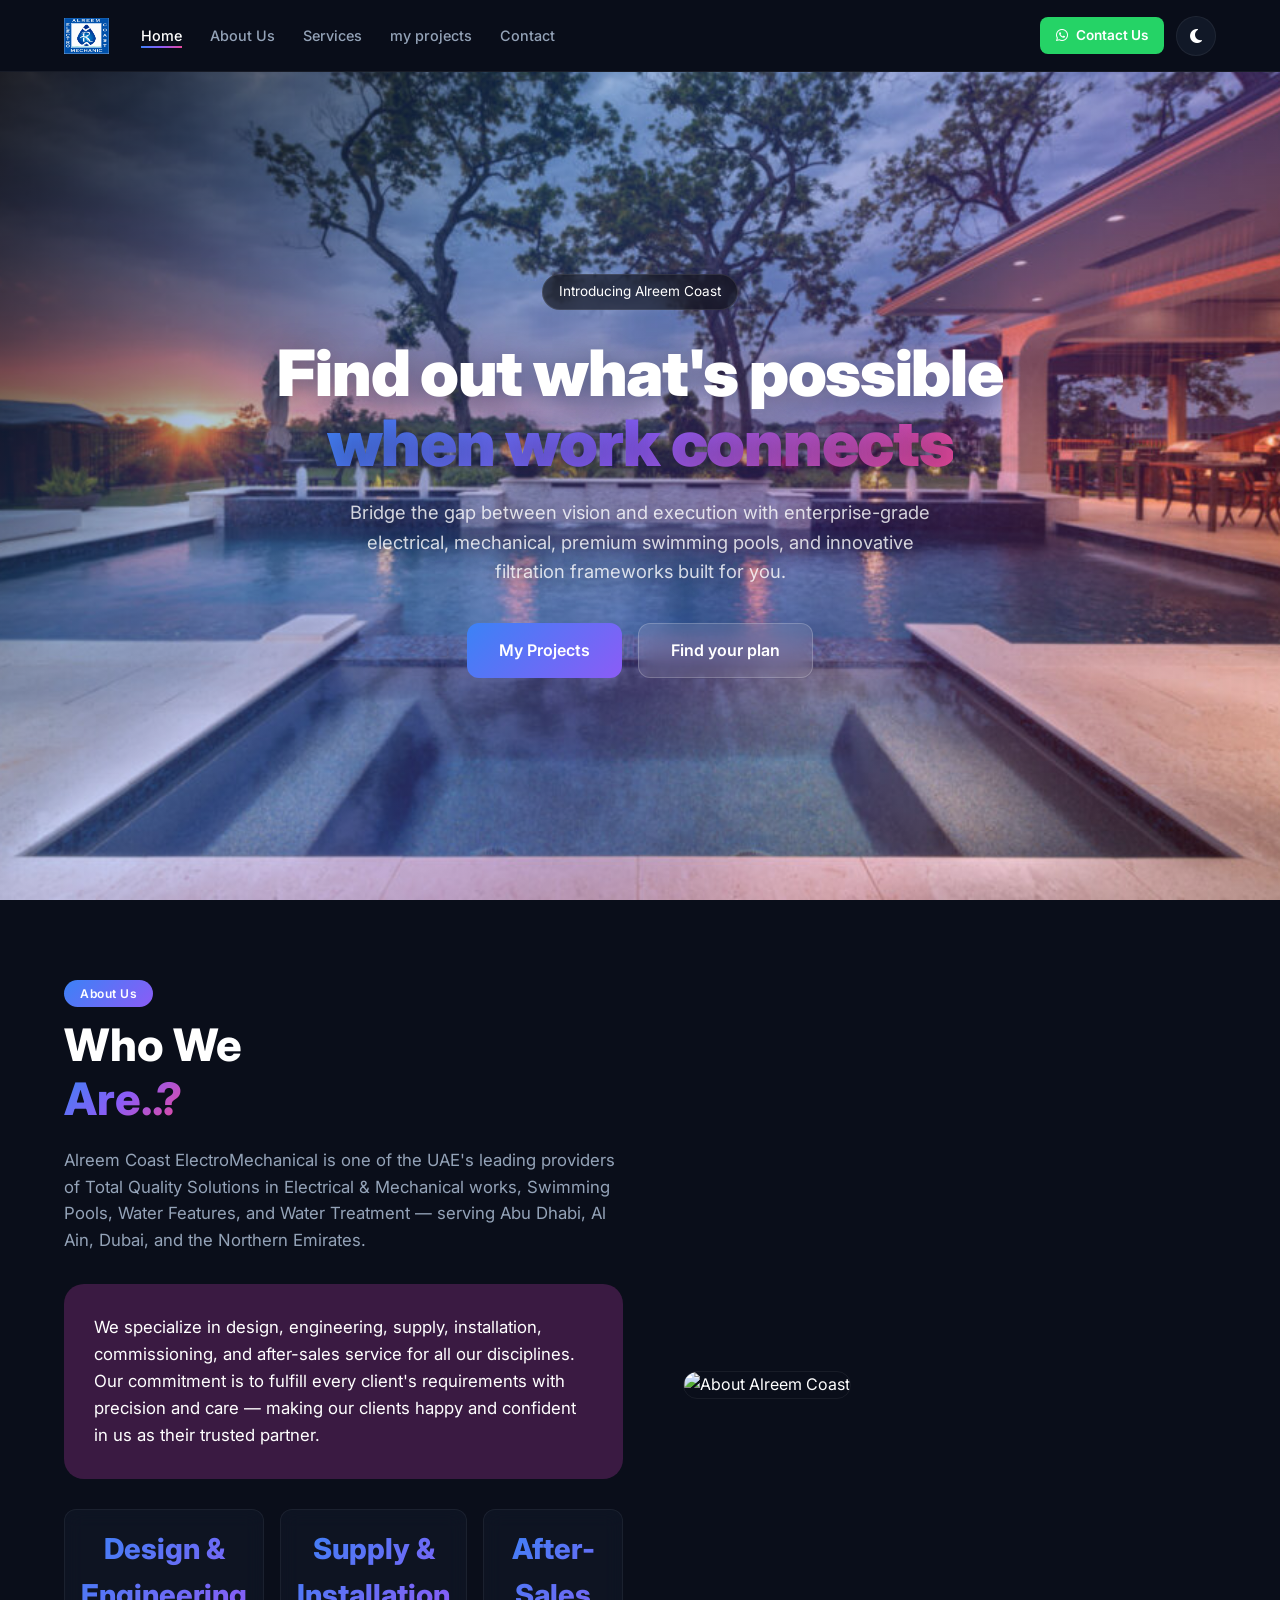
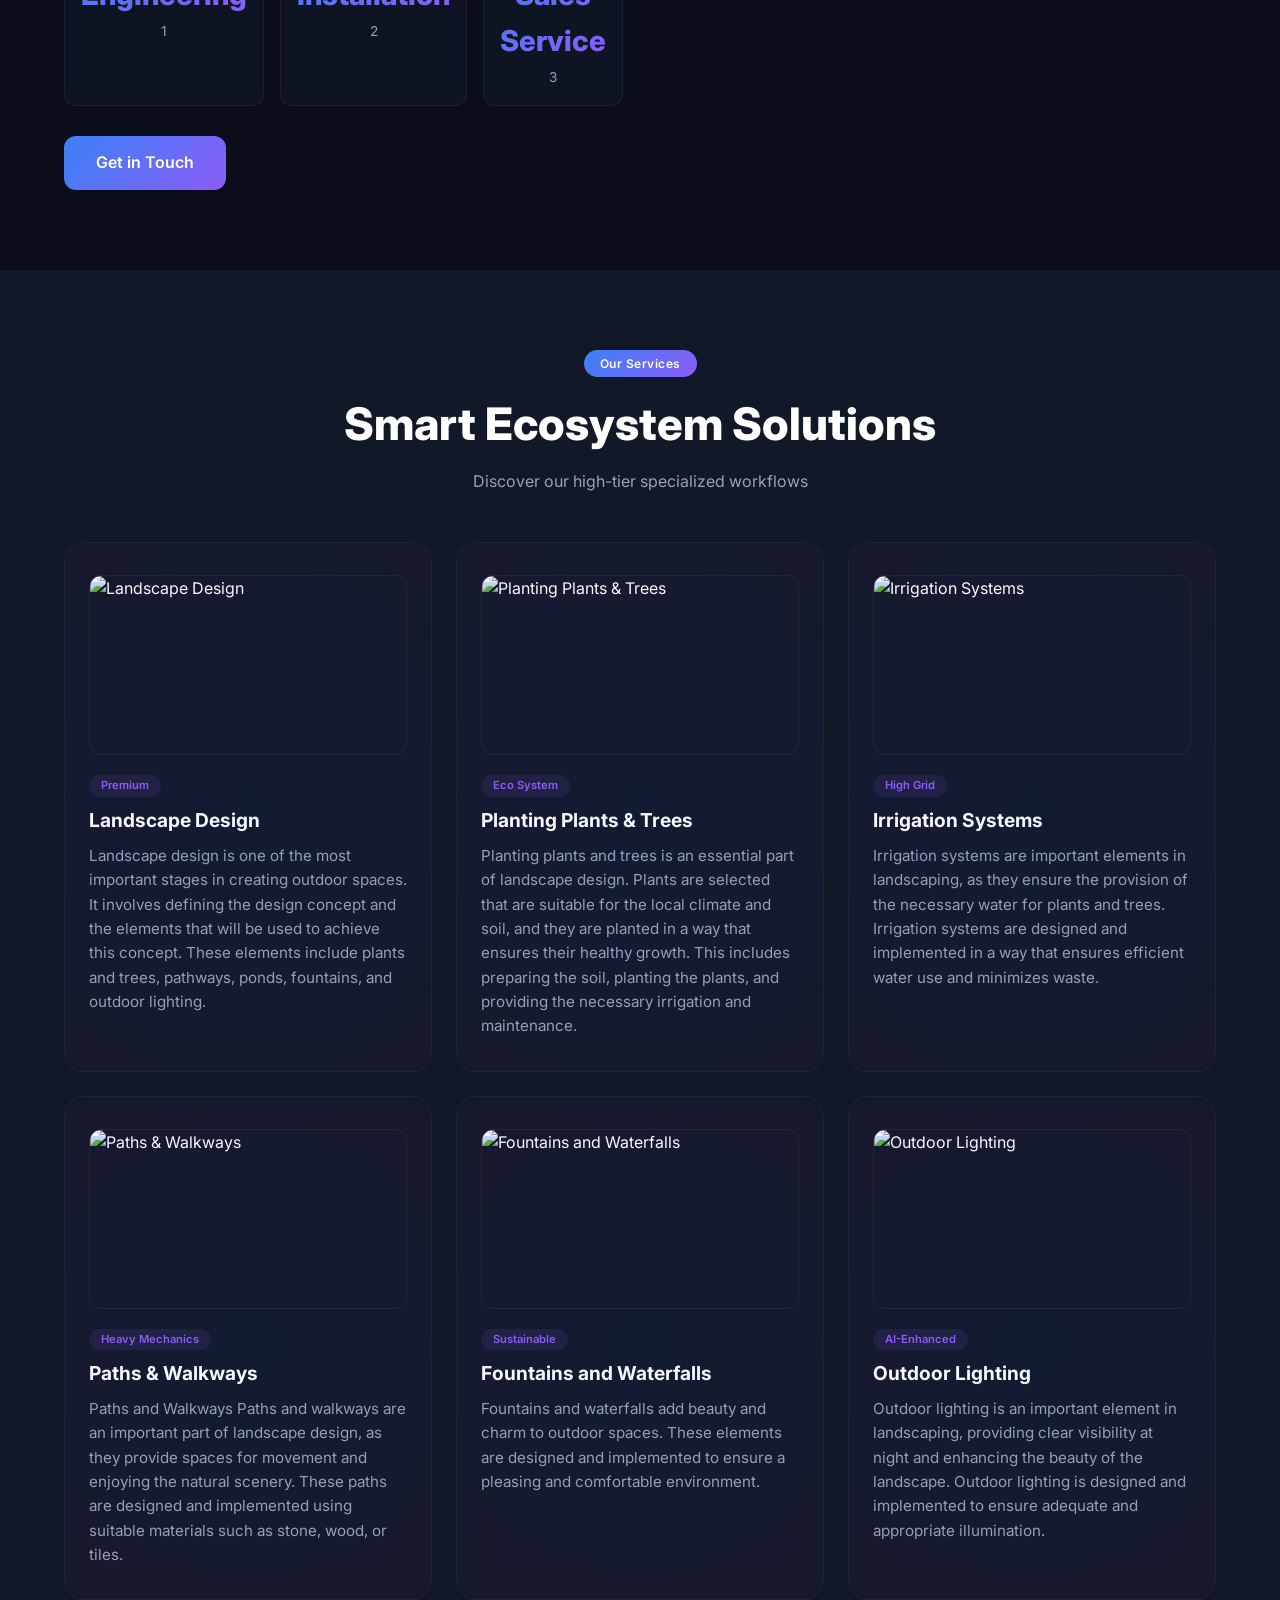
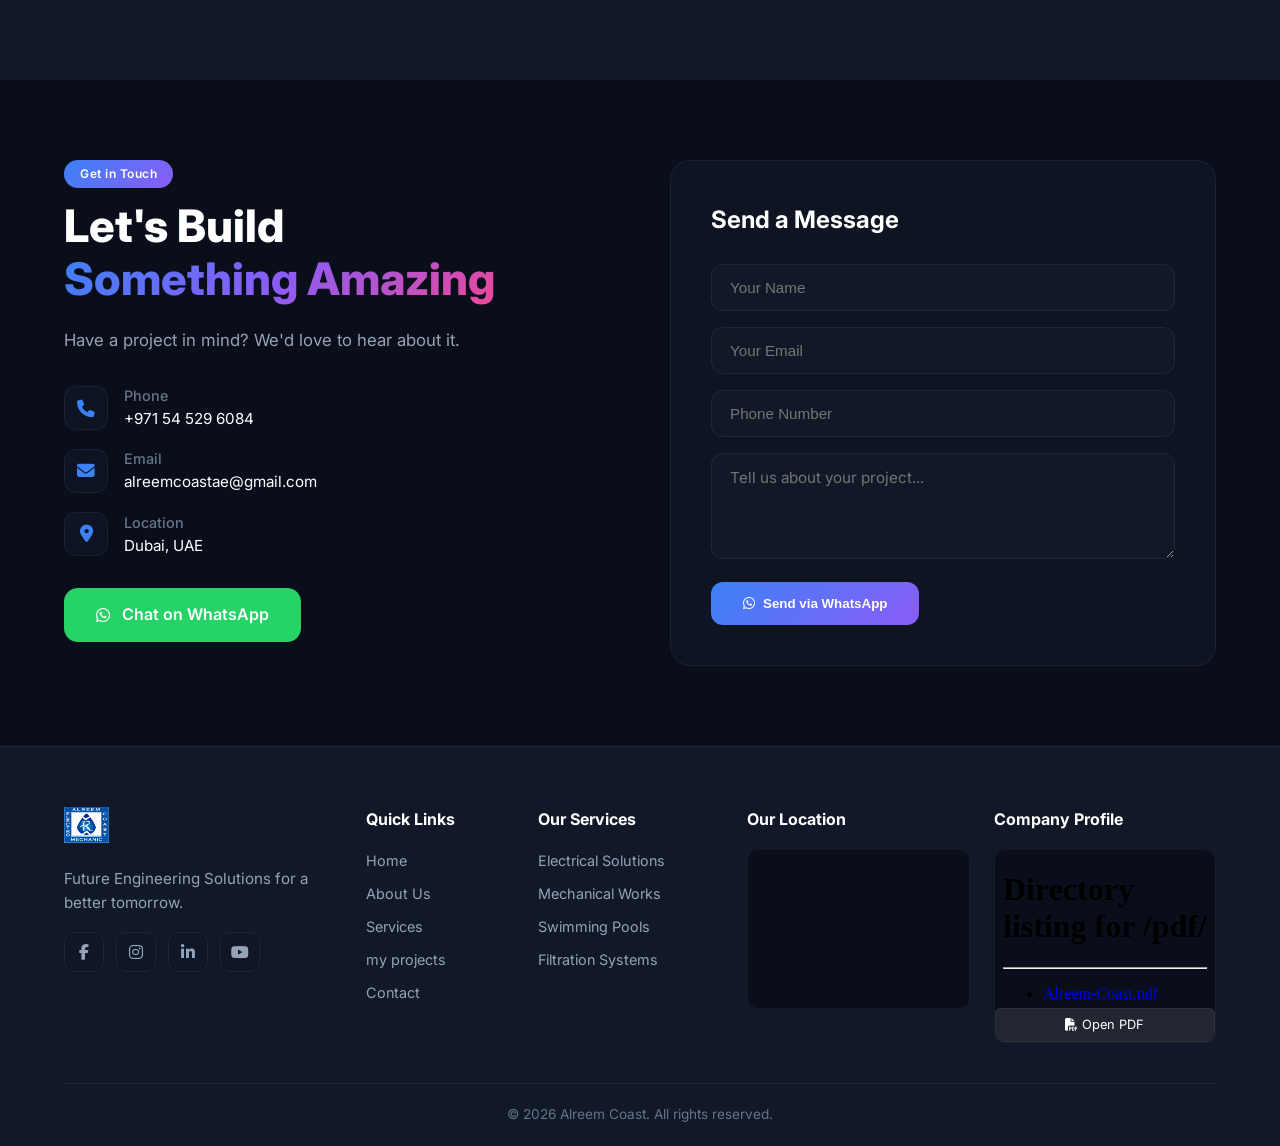
==== index.html @ 0e49df97 "Update index.html" ====
<!DOCTYPE html>
<html lang="en" dir="ltr" data-theme="dark">
<head>
    <meta charset="UTF-8">
    <meta name="viewport" content="width=device-width, initial-scale=1.0, maximum-scale=1.0, user-scalable=no">
    
    <!-- Unified SEO Tags -->
    <title>Alreem Coast | Swimming Pool Maintenance, Cleaning, MEP Works & Landscape Design UAE</title>
    <meta name="description" content="Alreem Coast is the UAE's premier specialist for premium swimming pool maintenance, professional pool cleaning, advanced water filtration frameworks, expert electromechanical (MEP) solutions, and luxury landscape design across Dubai, Abu Dhabi, and Al Ain.">
    <meta name="keywords" content="Alreem Coast, MEP contractor Abu Dhabi, Swimming Pool Design UAE, Water Treatment Dubai, Landscape Design UAE, swimming pool maintenance Dubai, swimming pool cleaning UAE, pool maintenance Abu Dhabi, swimming pool construction Dubai, pool chemical treatment, water features repair, pool filtration systems, electromechanical services UAE, swimming pool cleaning services">
    
    <!-- Canonical Link -->
    <link rel="canonical" href="https://alreemcoast628-dev.github.io/reem/" />

    <!-- Open Graph / Facebook / LinkedIn -->
    <meta property="og:type" content="website">
    <meta property="og:url" content="https://alreemcoast628-dev.github.io/reem/">
    <meta property="og:title" content="Alreem Coast | MEP, Swimming Pools & Landscaping Works UAE">
    <meta property="og:description" content="Alreem Coast is a leading provider of electromechanical (MEP) works, swimming pools, water treatment, and landscape design across Abu Dhabi, Dubai, and the UAE.">
    <meta property="og:image" content="images/logo.png">

    <!-- Twitter Card Tags -->
    <meta name="twitter:card" content="summary_large_image">
    <meta name="twitter:url" content="https://alreemcoast628-dev.github.io/reem/">
    <meta name="twitter:title" content="Alreem Coast | Swimming Pool Maintenance & MEP Engineering UAE">
    <meta name="twitter:description" content="Expert swimming pool maintenance, luxury pool design, advanced filtration frameworks, and integrated MEP engineering solutions across the UAE.">
    <meta name="twitter:image" content="images/logo.png">

    <!-- Google Search Console Verification -->
    <meta name="google-site-verification" content="pdRIyFYsQW30jQapxN6arZ9BQj7K1A46CZRBmLLCKhY" />

    <!-- XML Sitemap Link -->
    <link rel="sitemap" type="application/xml" title="Sitemap" href="sitemap.xml" />

    <!-- Fonts & Icons Library -->
    <link rel="preconnect" href="https://fonts.googleapis.com">
    <link rel="preconnect" href="https://fonts.gstatic.com" crossorigin>
    <link href="https://fonts.googleapis.com/css2?family=Inter:wght@300;400;500;600;700;800;900&display=swap" rel="stylesheet">
    <link rel="stylesheet" href="https://cdnjs.cloudflare.com/ajax/libs/font-awesome/6.5.1/css/all.min.css">
    <link rel="stylesheet" href="css/style.css">
    
    <!-- Favicon Links -->  
    <link rel="icon" type="image/png" href="icon/favicon-96x96.png" sizes="96x96" />
    <link rel="icon" type="image/svg+xml" href="icon/favicon.svg" />
    <link rel="shortcut icon" href="/icon/favicon.ico" />
    <link rel="apple-touch-icon" sizes="180x180" href="/icon/apple-touch-icon.png" />
    <meta name="apple-mobile-web-app-title" content="Alreem Coast" />
    <link rel="manifest" href="/icon/site.webmanifest" />

    <!-- Unified Schema Markup / Local Business -->
    <script type="application/ld+json">
    {
      "@context": "https://schema.org",
      "@type": "LocalBusiness",
      "name": "Alreem Coast ElectroMechanical & Swimming Pools",
      "image": "https://alreemcoast628-dev.github.io/reem/images/logo.png",
      "url": "https://alreemcoast628-dev.github.io/reem/",
      "telephone": "+971545296084",
      "email": "alreemcoastae@gmail.com",
      "priceRange": "$$",
      "address": {
        "@type": "PostalAddress",
        "addressLocality": "Dubai",
        "addressRegion": "Dubai",
        "addressCountry": "AE"
      },
      "geo": {
        "@type": "GeoCoordinates",
        "latitude": "25.2048",
        "longitude": "55.2708"
      },
      "openingHoursSpecification": {
        "@type": "OpeningHoursSpecification",
        "dayOfWeek": [
          "Monday",
          "Tuesday",
          "Wednesday",
          "Thursday",
          "Friday",
          "Saturday"
        ],
        "opens": "08:00",
        "closes": "18:00"
      },
      "areaServed": ["Abu Dhabi", "Dubai", "Al Ain", "Northern Emirates"],
      "hasOfferCatalog": {
        "@type": "OfferCatalog",
        "name": "Swimming Pool, Landscape & ElectroMechanical Services",
        "itemListElement": [
          {
            "@type": "Offer",
            "itemOffered": {
              "@type": "Service",
              "name": "Swimming Pool Maintenance, Cleaning & Water Chemical Balancing"
            }
          },
          {
            "@type": "Offer",
            "itemOffered": {
              "@type": "Service",
              "name": "Luxury Swimming Pool Design, Construction & Installation"
            }
          },
          {
            "@type": "Offer",
            "itemOffered": {
              "@type": "Service",
              "name": "Advanced Pool Water Treatment & Innovative Filtration Frameworks"
            }
          },
          {
            "@type": "Offer",
            "itemOffered": {
              "@type": "Service",
              "name": "ElectroMechanical (MEP) Contracting, Design & Engineering"
            }
          },
          {
            "@type": "Offer",
            "itemOffered": {
              "@type": "Service",
              "name": "Premium Landscape Design, Irrigation Systems, Paths & Outdoor Lighting"
            }
          }
        ]
      }
    }
    </script>
</head>
<body>

    <!-- ===== هيدر اسود ثابت ===== -->
    <header class="main-header">
        <div class="header-container">
            <div class="header-left">
                <a href="index.html" class="logo-link">
                    <img src="images/logo.png" alt="Alreem Coast">
                </a>
                <nav class="main-nav">
                    <ul class="nav-list">
                        <li><a href="#hero" class="active">Home</a></li>
                        <li><a href="#about">About Us</a></li>
                        <li><a href="#services">Services</a></li>
                        <li><a href="projects.html">my projects</a></li>
                        <li><a href="#contact">Contact</a></li>
                    </ul>
                </nav>
            </div>
            <div class="header-right">
                <a href="https://api.whatsapp.com/send?phone=971545296084" class="whatsapp-btn-header" id="#">
                    <i class="fab fa-whatsapp"></i> <span>Contact Us</span>
                </a>
                <button class="theme-toggle-btn" id="themeToggle">
                    <i class="fas fa-moon"></i>
                </button>
                <button class="mobile-menu-btn" id="mobileMenuBtn">
                    <i class="fas fa-bars"></i>
                </button>
            </div>
        </div>
    </header>

    <!-- ===== Mobile Menu ===== -->
    <div class="mobile-menu-overlay" id="mobileMenuOverlay">
        <div class="mobile-menu-content">
            <button class="close-menu-btn" id="closeMenuBtn">
                <i class="fas fa-times"></i>
            </button>
            <a href="index.html" class="mobile-logo">
                <img src="images/logo.png" alt="Alreem Coast">
            </a>
            <ul class="mobile-nav-list">
                <li><a href="#hero" class="active">Home</a></li>
                <li><a href="#about">About Us</a></li>
                <li><a href="#services">Services</a></li>
                <li><a href="projects.html">my projects</a></li>
                <li><a href="#contact">Contact</a></li>
            </ul>
            <a href="https://api.whatsapp.com/send?phone=971545296084" class="mobile-whatsapp-btn" id="#">
                <i class="fab fa-whatsapp"></i> Contact Us on WhatsApp
            </a>
            <button class="mobile-theme-btn" id="mobileThemeToggle">
                <i class="fas fa-moon"></i> Switch Theme
            </button>
        </div>
    </div>

    <!-- ===== WhatsApp Modal ===== -->
    <div class="whatsapp-modal" id="whatsappModal">
        <div class="whatsapp-modal-content">
            <button class="whatsapp-modal-close" id="whatsappModalClose">
                <i class="fas fa-times"></i>
            </button>
            <div class="whatsapp-modal-header">
                <i class="fab fa-whatsapp"></i>
                <h3>Chat with Us</h3>
            </div>
            <form id="whatsappForm">
                <div class="form-group">
                    <input type="text" id="whatsappName" placeholder="Your Name" required>
                </div>
                <div class="form-group">
                    <input type="email" id="whatsappEmail" placeholder="Your Email">
                </div>
                <div class="form-group">
                    <textarea id="whatsappMessage" rows="4" placeholder="Write your message here..." required></textarea>
                </div>
                <button type="submit" class="btn-whatsapp-send">
                    <i class="fab fa-whatsapp"></i> Send Message
                </button>
            </form>
        </div>
    </div>

    <!-- ===== Hero Section مع خلفية ===== -->
    <section id="hero" class="hero-section">
        <div class="hero-overlay"></div>
        <div class="hero-container">
            <div class="hero-badge">
                <span class="badge-icon"></span>
                Introducing Alreem Coast 
            </div>
            <h1 class="hero-title">
                Find out what's possible<br>
                <span>when work connects</span>
            </h1>
            <p class="hero-description">
                Bridge the gap between vision and execution with enterprise-grade electrical, mechanical, premium swimming pools, and innovative filtration frameworks built for you.
            </p>
            <div class="hero-buttons">
                <a href="projects.html" class="btn-primary">My Projects</a>
                <a href="#services" class="btn-secondary">Find your plan</a>
            </div>
        </div>
    </section>

    <!-- ===== About Section ===== -->
    <section id="about" class="about-section">
        <div class="container">
            <div class="about-grid">
                <div class="about-content">
                    <span class="section-badge">About Us</span>
                    <h2>Who We  <br><span>Are..?</span></h2>
                    <p>Alreem Coast ElectroMechanical  is one of the UAE's leading providers of Total Quality Solutions in Electrical & Mechanical works, Swimming Pools, Water Features, and Water Treatment — serving Abu Dhabi, Al Ain, Dubai, and the Northern Emirates.</p>
                    
                    <p class="about-us" style="color: #fff;">
                        We specialize in design, engineering, supply, installation, commissioning, and after-sales service for all our disciplines. Our commitment is to fulfill every client's requirements with precision and care — making our clients happy and confident in us as their trusted partner.
                    </p>          
                    
                    <div class="about-stats">
                        <div class="stat-item">
                            <span class="stat-number">Design & Engineering</span>
                            <span class="stat-label">1</span>
                        </div>
                        <div class="stat-item">
                            <span class="stat-number">Supply & Installation</span>
                            <span class="stat-label">2</span>
                        </div>
                        <div class="stat-item">
                            <span class="stat-number">After-Sales Service</span>
                            <span class="stat-label">3</span>
                        </div>
                    </div>
                    <a href="#contact" class="btn-primary">Get in Touch</a>
                </div>
                <div class="about-image">
                    <img src="https://images.unsplash.com/photo-1504307651254-35680f356dfd?auto=format&fit=crop&w=800&q=80" alt="About Alreem Coast">
                </div>
            </div>
        </div>
    </section>

    <!-- ===== Services Section ===== -->
    <section id="services" class="services-section">
        <div class="container">
            <div class="services-header">
                <span class="section-badge">Our Services</span>
                <h2>Smart Ecosystem Solutions</h2>
                <p>Discover our high-tier specialized workflows</p>
            </div>
            <div class="services-grid">
                <!-- Card 1 -->
                <div class="service-card glass-card">
                    <div class="service-image-container">
                        <img src="https://images.unsplash.com/photo-1576013551627-0cc20b96c2a7?auto=format&fit=crop&w=500&q=80" alt="Landscape Design" class="service-card-img">
                    </div>
                    <span class="card-badge">Premium</span>
                    <h3>Landscape Design</h3>
                    <p>Landscape design is one of the most important stages in creating outdoor spaces. It involves defining the design concept and the elements that will be used to achieve this concept. These elements include plants and trees, pathways, ponds, fountains, and outdoor lighting.</p>
                </div>
                <!-- Card 2 -->
                <div class="service-card glass-card">
                    <div class="service-image-container">
                        <img src="https://images.unsplash.com/photo-1463936575829-25148e1db1b8?auto=format&fit=crop&w=500&q=80" alt="Planting Plants & Trees" class="service-card-img">
                    </div>
                    <span class="card-badge">Eco System</span>
                    <h3>Planting Plants & Trees</h3>
                    <p>Planting plants and trees is an essential part of landscape design. Plants are selected that are suitable for the local climate and soil, and they are planted in a way that ensures their healthy growth. This includes preparing the soil, planting the plants, and providing the necessary irrigation and maintenance.</p>
                </div>
                <!-- Card 3 -->
                <div class="service-card glass-card">
                    <div class="service-image-container">
                        <img src="https://encrypted-tbn0.gstatic.com/images?q=tbn:ANd9GcR_l1S7g2fE6fI-T75nB1_O12M9L1e5F3S4gA&usqp=CAU" alt="Irrigation Systems" class="service-card-img">
                    </div>
                    <span class="card-badge">High Grid</span>
                    <h3>Irrigation Systems</h3>
                    <p>Irrigation systems are important elements in landscaping, as they ensure the provision of the necessary water for plants and trees. Irrigation systems are designed and implemented in a way that ensures efficient water use and minimizes waste.</p>
                </div>
                <!-- Card 4 -->
                <div class="service-card glass-card">
                    <div class="service-image-container">
                        <img src="https://images.unsplash.com/photo-1569336415962-a4bd9f69cd83?auto=format&fit=crop&w=500&q=80" alt="Paths & Walkways" class="service-card-img">
                    </div>
                    <span class="card-badge">Heavy Mechanics</span>
                    <h3>Paths & Walkways</h3>
                    <p>Paths and Walkways Paths and walkways are an important part of landscape design, as they provide spaces for movement and enjoying the natural scenery. These paths are designed and implemented using suitable materials such as stone, wood, or tiles.</p>
                </div>
                <!-- Card 5 -->
                <div class="service-card glass-card">
                    <div class="service-image-container">
                        <img src="https://images.unsplash.com/photo-1534447677768-be436bb09401?auto=format&fit=crop&w=500&q=80" alt="Fountains and Waterfalls" class="service-card-img">
                    </div>
                    <span class="card-badge">Sustainable</span>
                    <h3>Fountains and Waterfalls</h3>
                    <p>Fountains and waterfalls add beauty and charm to outdoor spaces. These elements are designed and implemented to ensure a pleasing and comfortable environment.</p>
                </div>
                <!-- Card 6 -->
                <div class="service-card glass-card">
                    <div class="service-image-container">
                        <img src="https://images.unsplash.com/photo-1565814329452-e1efa11c5b89?auto=format&fit=crop&w=500&q=80" alt="Outdoor Lighting" class="service-card-img">
                    </div>
                    <span class="card-badge">AI-Enhanced</span>
                    <h3>Outdoor Lighting</h3>
                    <p>Outdoor lighting is an important element in landscaping, providing clear visibility at night and enhancing the beauty of the landscape. Outdoor lighting is designed and implemented to ensure adequate and appropriate illumination.</p>
                </div>
            </div>
        </div>
    </section>

    <!-- ===== Contact Section ===== -->
    <section id="contact" class="contact-section">
        <div class="container">
            <div class="contact-grid">
                <div class="contact-info">
                    <span class="section-badge">Get in Touch</span>
                    <h2>Let's Build <br><span>Something Amazing</span></h2>
                    <p>Have a project in mind? We'd love to hear about it.</p>
                    <div class="contact-details">
                        <div class="contact-item">
                            <i class="fas fa-phone"></i>
                            <div>
                                <h4>Phone</h4>
                                <p>+971 54 529 6084</p>
                            </div>
                        </div>
                        <div class="contact-item">
                            <i class="fas fa-envelope"></i>
                            <div>
                                <h4>Email</h4>
                                <p>alreemcoastae@gmail.com</p>
                            </div>
                        </div>
                        <div class="contact-item">
                            <i class="fas fa-map-marker-alt"></i>
                            <div>
                                <h4>Location</h4>
                                <p>Dubai, UAE</p>
                            </div>
                        </div>
                    </div>
                    <a href="#" class="btn-whatsapp-large" id="whatsappContactBtn">
                        <i class="fab fa-whatsapp"></i> Chat on WhatsApp
                    </a>
                </div>
                <div class="contact-form-wrapper glass-card">
                    <form id="contactForm">
                        <h3>Send a Message</h3>
                        <div class="form-group">
                            <input type="text" id="userName" placeholder="Your Name" required>
                        </div>
                        <div class="form-group">
                            <input type="email" id="userEmail" placeholder="Your Email" required>
                        </div>
                        <div class="form-group">
                            <input type="text" id="userPhone" placeholder="Phone Number">
                        </div>
                        <div class="form-group">
                            <textarea id="userMessage" rows="4" placeholder="Tell us about your project..." required></textarea>
                        </div>
                        <button type="submit" class="btn-primary" id="sendWhatsAppBtn">
                            <i class="fab fa-whatsapp"></i> Send via WhatsApp
                        </button>
                    </form>
                </div>
            </div>
        </div>
    </section>

    <!-- ===== Footer ===== -->
    <footer class="footer">
        <div class="container">
            <div class="footer-grid">
                <div class="footer-brand">
                    <img src="images/logo.png" alt="Alreem Coast" class="footer-logo">
                    <p>Future Engineering Solutions for a better tomorrow.</p>
                    <div class="social-links">
                        <a href="https://www.facebook.com/alreem.coastae" target="_blank"><i class="fab fa-facebook-f"></i></a>
                        <a href="https://www.instagram.com/alreemcoast?igsh=bDE3bTJqbnY5MGFi" target="_blank"><i class="fab fa-instagram"></i></a>
                        <a href="#" target="_blank"><i class="fab fa-linkedin-in"></i></a>
                        <a href="#" target="_blank"><i class="fab fa-youtube"></i></a>
                    </div>
                </div>
                <div class="footer-links">
                    <h4>Quick Links</h4>
                    <ul>
                        <li><a href="#hero">Home</a></li>
                        <li><a href="#about">About Us</a></li>
                        <li><a href="#services">Services</a></li>
                        <li><a href="projects.html">my projects</a></li>
                        <li><a href="#contact">Contact</a></li>
                    </ul>
                </div>
                <div class="footer-services">
                    <h4>Our Services</h4>
                    <ul>
                        <li>Electrical Solutions</li>
                        <li>Mechanical Works</li>
                        <li>Swimming Pools</li>
                        <li>Filtration Systems</li>
                    </ul>
                </div>
                
                <!-- نافذة الخريطة المضافة -->
                <div class="footer-map">
                    <h4>Our Location</h4>
                    <div class="map-container">
                        <iframe src="https://www.google.com/maps/embed?pb=!1m18!1m12!1m13!1m2!1s0x3e5f43403a61b817%3A0xf9957f4955c74a57!2sDubai!5e0!3m2!1sen!2sae!4v1710000000000!5m2!1sen!2sae" width="100%" height="150" style="border:0; border-radius: 10px;" allowfullscreen="" loading="lazy" referrerpolicy="no-referrer-when-downgrade"></iframe>
                    </div>
                </div>

                <!-- نافذة مستند الـ PDF المستدعى -->
                <div class="footer-pdf">
                    <h4>Company Profile</h4>
                    <div class="pdf-container">
                        <iframe src="pdf/" width="100%" height="150" style="border:0; border-radius: 10px;"></iframe>
                        <a href="pdf/pdf/alreemcoast.pdf" target="_blank" class="view-pdf-btn"><i class="fas fa-file-pdf"></i> Open PDF</a>
                    </div>
                </div>
            </div>
            <div class="footer-bottom">
                <p>&copy; 2026 Alreem Coast. All rights reserved.</p>
            </div>
        </div>
    </footer>

    <script src="js/main.js"></script>
</body>
</html>
---- css/style.css ----
/* ===== Reset & Base ===== */
*,
*::before,
*::after {
    box-sizing: border-box;
    margin: 0;
    padding: 0;
}

:root {
    /* Dark Theme */
    --bg-primary: #0a0e1a;
    --bg-secondary: #111827;
    --bg-card: rgba(17, 24, 39, 0.7);
    --text-primary: #ffffff;
    --text-secondary: #94a3b8;
    --text-muted: #64748b;
    --accent-blue: #3b82f6;
    --accent-purple: #8b5cf6;
    --accent-pink: #ec4899;
    --accent-cyan: #06b6d4;
    --accent-gradient: linear-gradient(135deg, #3b82f6, #8b5cf6, #ec4899);
    --border-glass: rgba(255, 255, 255, 0.06);
    --shadow-card: 0 8px 32px rgba(0, 0, 0, 0.4);
    --header-bg: rgba(10, 14, 26, 0.92);
}

[data-theme="light"] {
    --bg-primary: #f0f2f8;
    --bg-secondary: #e8ecf5;
    --bg-card: rgba(255, 255, 255, 0.5);
    --text-primary: #0a0a1a;
    --text-secondary: #2a2a4a;
    --text-muted: #5a5a7a;
    --border-glass: rgba(10, 10, 30, 0.08);
    --shadow-card: 0 8px 32px rgba(0, 0, 0, 0.06);
    --header-bg: rgba(240, 242, 248, 0.92);
}

html {
    scroll-behavior: smooth;
}

body {
    font-family: 'Inter', sans-serif;
    background-color: var(--bg-primary);
    color: var(--text-primary);
    line-height: 1.6;
    transition: background-color 0.3s ease, color 0.3s ease;
    overflow-x: hidden;
    padding-top: 72px;
}

.container {
    max-width: 1200px;
    margin: 0 auto;
    padding: 0 24px;
}

/* ===== Header - اسود ثابت ===== */
.main-header {
    position: fixed;
    top: 0;
    left: 0;
    right: 0;
    z-index: 1000;
    background: var(--header-bg);
    backdrop-filter: blur(20px);
    -webkit-backdrop-filter: blur(20px);
    border-bottom: 1px solid var(--border-glass);
    padding: 12px 0;
    transition: background 0.3s ease;
    height: 72px;
    overflow: hidden;
}

.header-container {
    max-width: 1200px;
    margin: 0 auto;
    padding: 0 24px;
    display: flex;
    justify-content: space-between;
    align-items: center;
    height: 100%;
}

.header-left {
    display: flex;
    align-items: center;
    gap: 32px;
}

.logo-link img {
    height: 36px;
    width: auto;
    display: block;
}

.nav-list {
    display: flex;
    list-style: none;
    gap: 28px;
    align-items: center;
}

.nav-list a {
    color: var(--text-secondary);
    text-decoration: none;
    font-size: 0.9rem;
    font-weight: 500;
    transition: color 0.3s ease;
    position: relative;
}

.nav-list a::after {
    content: '';
    position: absolute;
    bottom: -4px;
    left: 0;
    width: 0;
    height: 2px;
    background: var(--accent-gradient);
    transition: width 0.3s ease;
}

.nav-list a:hover::after,
.nav-list a.active::after {
    width: 100%;
}

.nav-list a:hover,
.nav-list a.active {
    color: var(--text-primary);
}

.header-right {
    display: flex;
    align-items: center;
    gap: 12px;
}

.whatsapp-btn-header {
    display: flex;
    align-items: center;
    gap: 8px;
    background: #25d366;
    color: #fff;
    padding: 8px 16px;
    border-radius: 8px;
    text-decoration: none;
    font-size: 0.85rem;
    font-weight: 600;
    transition: all 0.3s ease;
    cursor: pointer;
}

.whatsapp-btn-header:hover {
    transform: translateY(-2px);
    background: #1da851;
}

.theme-toggle-btn {
    width: 40px;
    height: 40px;
    border-radius: 50%;
    border: 1px solid var(--border-glass);
    background: var(--bg-secondary);
    color: var(--text-primary);
    cursor: pointer;
    display: flex;
    align-items: center;
    justify-content: center;
    font-size: 1rem;
    transition: all 0.3s ease;
    flex-shrink: 0;
}

.theme-toggle-btn:hover {
    transform: scale(1.05);
}

.mobile-menu-btn {
    display: none;
    width: 40px;
    height: 40px;
    border-radius: 50%;
    border: 1px solid var(--border-glass);
    background: var(--bg-secondary);
    color: var(--text-primary);
    cursor: pointer;
    font-size: 1.1rem;
    transition: all 0.3s ease;
    flex-shrink: 0;
}

/* ===== Mobile Menu ===== */
.mobile-menu-overlay {
    display: none;
    position: fixed;
    top: 0;
    left: 0;
    right: 0;
    bottom: 0;
    background: rgba(0, 0, 0, 0.8);
    backdrop-filter: blur(10px);
    z-index: 2000;
    justify-content: flex-end;
}

.mobile-menu-overlay.active {
    display: flex;
}

.mobile-menu-content {
    background: var(--bg-primary);
    width: 80%;
    max-width: 320px;
    height: 100%;
    padding: 32px 24px;
    display: flex;
    flex-direction: column;
    animation: slideIn 0.3s ease;
    overflow-y: auto;
}

@keyframes slideIn {
    from {
        transform: translateX(100%);
    }
    to {
        transform: translateX(0);
    }
}

.close-menu-btn {
    align-self: flex-end;
    background: none;
    border: none;
    color: var(--text-primary);
    font-size: 1.5rem;
    cursor: pointer;
}

.mobile-logo {
    margin: 20px 0;
}

.mobile-logo img {
    height: 32px;
    width: auto;
}

.mobile-nav-list {
    list-style: none;
    display: flex;
    flex-direction: column;
    gap: 16px;
    margin: 20px 0;
}

.mobile-nav-list a {
    color: var(--text-secondary);
    text-decoration: none;
    font-size: 1.1rem;
    font-weight: 500;
    padding: 8px 0;
    border-bottom: 1px solid var(--border-glass);
    transition: color 0.3s ease;
}

.mobile-nav-list a:hover,
.mobile-nav-list a.active {
    color: var(--text-primary);
}

.mobile-whatsapp-btn {
    display: flex;
    align-items: center;
    justify-content: center;
    gap: 10px;
    background: #25d366;
    color: #fff;
    padding: 14px;
    border-radius: 12px;
    text-decoration: none;
    font-weight: 600;
    margin: 16px 0;
    cursor: pointer;
}

.mobile-theme-btn {
    background: var(--bg-secondary);
    border: 1px solid var(--border-glass);
    color: var(--text-primary);
    padding: 12px;
    border-radius: 12px;
    cursor: pointer;
    font-weight: 500;
}

/* ===== WhatsApp Modal ===== */
.whatsapp-modal {
    display: none;
    position: fixed;
    top: 0;
    left: 0;
    right: 0;
    bottom: 0;
    background: rgba(0, 0, 0, 0.6);
    backdrop-filter: blur(8px);
    z-index: 3000;
    justify-content: center;
    align-items: center;
    padding: 20px;
}

.whatsapp-modal.active {
    display: flex;
}

.whatsapp-modal-content {
    background: var(--bg-primary);
    border: 1px solid var(--border-glass);
    border-radius: 24px;
    padding: 32px;
    max-width: 450px;
    width: 100%;
    position: relative;
}

.whatsapp-modal-close {
    position: absolute;
    top: 16px;
    right: 16px;
    background: var(--bg-secondary);
    border: 1px solid var(--border-glass);
    color: var(--text-primary);
    width: 36px;
    height: 36px;
    border-radius: 50%;
    cursor: pointer;
    display: flex;
    align-items: center;
    justify-content: center;
    font-size: 1rem;
}

.whatsapp-modal-header {
    display: flex;
    align-items: center;
    gap: 12px;
    margin-bottom: 24px;
}

.whatsapp-modal-header i {
    font-size: 2rem;
    color: #25d366;
}

.whatsapp-modal-header h3 {
    font-size: 1.3rem;
    font-weight: 700;
}

.btn-whatsapp-send {
    width: 100%;
    padding: 14px;
    background: #25d366;
    color: #fff;
    border: none;
    border-radius: 12px;
    font-weight: 600;
    font-size: 1rem;
    cursor: pointer;
    display: flex;
    align-items: center;
    justify-content: center;
    gap: 10px;
    transition: all 0.3s ease;
}

.btn-whatsapp-send:hover {
    background: #1da851;
}

/* ===== Hero Section مع خلفية ===== */
.hero-section {
    min-height: calc(100vh - 72px);
    display: flex;
    align-items: center;
    justify-content: center;
    text-align: center;
    padding: 40px 24px 60px;
    position: relative;
    background-image: url('../images/background.jpg');
    background-size: cover;
    background-position: center;
    background-attachment: fixed;
}

.hero-overlay {
    position: absolute;
    top: 0;
    left: 0;
    right: 0;
    bottom: 0;
    background: linear-gradient(135deg, 
        rgba(10, 10, 15, 0.85) 0%,
        rgba(59, 130, 246, 0.3) 30%,
        rgba(139, 92, 246, 0.3) 60%,
        rgba(236, 72, 153, 0.2) 80%,
        rgba(239, 68, 68, 0.15) 100%
    );
    pointer-events: none;
}

.hero-container {
    max-width: 800px;
    position: relative;
    z-index: 1;
}

.hero-badge {
    display: inline-flex;
    align-items: center;
    gap: 8px;
    background: rgba(10, 10, 15, 0.6);
    border: 1px solid rgba(255, 255, 255, 0.1);
    padding: 6px 16px 6px 8px;
    border-radius: 100px;
    font-size: 0.85rem;
    color: #fff;
    margin-bottom: 28px;
    backdrop-filter: blur(10px);
}

.badge-icon {
    font-size: 1.1rem;
    
}

.hero-title {
    font-size: 4rem;
    font-weight: 900;
    line-height: 1.1;
    letter-spacing: -0.02em;
    margin-bottom: 20px;
    color: #ffffff;
    text-shadow: 0 4px 30px rgba(0, 0, 0, 0.3);
}

.hero-title span {
    background: linear-gradient(135deg, #3b82f6, #8b5cf6, #ec4899);
    -webkit-background-clip: text;
    -webkit-text-fill-color: transparent;
}

.hero-description {
    font-size: 1.15rem;
    color: rgba(255, 255, 255, 0.8);
    max-width: 600px;
    margin: 0 auto 36px;
    text-shadow: 0 2px 20px rgba(0, 0, 0, 0.5);
}

.hero-buttons {
    display: flex;
    gap: 16px;
    justify-content: center;
    flex-wrap: wrap;
}

.btn-primary {
    display: inline-flex;
    align-items: center;
    gap: 8px;
    padding: 14px 32px;
    border-radius: 12px;
    font-weight: 600;
    text-decoration: none;
    transition: all 0.3s ease;
    background: linear-gradient(135deg, #3b82f6, #8b5cf6);
    color: #fff;
    border: none;
    cursor: pointer;
}

.btn-primary:hover {
    transform: translateY(-2px);
    box-shadow: 0 8px 30px rgba(59, 130, 246, 0.4);
}

.btn-secondary {
    display: inline-flex;
    align-items: center;
    gap: 8px;
    padding: 14px 32px;
    border-radius: 12px;
    font-weight: 600;
    text-decoration: none;
    transition: all 0.3s ease;
    background: rgba(255, 255, 255, 0.1);
    color: #ffffff;
    border: 1px solid rgba(255, 255, 255, 0.2);
    backdrop-filter: blur(10px);
}

.btn-secondary:hover {
    transform: translateY(-2px);
    background: rgba(255, 255, 255, 0.2);
}

/* ===== Section Badge ===== */
.section-badge {
    display: inline-block;
    background: linear-gradient(135deg, #3b82f6, #8b5cf6);
    color: #fff;
    padding: 4px 16px;
    border-radius: 100px;
    font-size: 0.75rem;
    font-weight: 600;
    letter-spacing: 0.5px;
    margin-bottom: 12px;
}
.about-us  {
    background-color: #9130895c;
    padding: 30px;
    border-radius: 20px;
}
/* ===== About Section ===== */
.about-section {
    padding: 80px 0;
    background: var(--bg-primary);
}

.about-grid {
    display: grid;
    grid-template-columns: 1fr 1fr;
    gap: 60px;
    align-items: center;
}

.about-content h2 {
    font-size: 2.8rem;
    font-weight: 800;
    line-height: 1.2;
    margin-bottom: 20px;
}

.about-content h2 span {
    background: linear-gradient(135deg, #3b82f6, #8b5cf6, #ec4899);
    -webkit-background-clip: text;
    -webkit-text-fill-color: transparent;
}

.about-content p {
    color: var(--text-secondary);
    font-size: 1.05rem;
    margin-bottom: 30px;
}

.about-stats {
    display: grid;
    grid-template-columns: repeat(3, 1fr);
    gap: 16px;
    margin-bottom: 30px;
}

.stat-item {
    text-align: center;
    padding: 16px;
    background: var(--bg-card);
    border-radius: 12px;
    border: 1px solid var(--border-glass);
    backdrop-filter: blur(10px);
}

.stat-number {
    display: block;
    font-size: 1.8rem;
    font-weight: 800;
    background: linear-gradient(135deg, #3b82f6, #8b5cf6);
    -webkit-background-clip: text;
    -webkit-text-fill-color: transparent;
}

.stat-label {
    font-size: 0.85rem;
    color: var(--text-secondary);
}

.about-image img {
    width: 100%;
    border-radius: 20px;
    border: 1px solid var(--border-glass);
}

/* ===== Services Section ===== */
.services-section {
    padding: 80px 0;
    background: var(--bg-secondary);
}

.services-header {
    text-align: center;
    margin-bottom: 48px;
}

.services-header h2 {
    font-size: 2.8rem;
    font-weight: 800;
}

.services-header p {
    color: var(--text-secondary);
    margin-top: 8px;
}

.services-grid {
    display: grid;
    grid-template-columns: repeat(3, 1fr);
    gap: 24px;
}

.service-card.glass-card {
    background: var(--bg-card);
    border: 1px solid var(--border-glass);
    border-radius: 20px;
    padding: 32px 24px;
    backdrop-filter: blur(15px);
    -webkit-backdrop-filter: blur(15px);
    transition: all 0.3s ease;
    position: relative;
    overflow: hidden;
}

.service-card.glass-card::before {
    content: '';
    position: absolute;
    top: -50%;
    left: -50%;
    width: 200%;
    height: 200%;
    background: radial-gradient(circle at center, 
        rgba(59, 130, 246, 0.05) 0%,
        rgba(139, 92, 246, 0.05) 30%,
        rgba(236, 72, 153, 0.03) 60%,
        transparent 80%
    );
    pointer-events: none;
}

.service-card.glass-card:hover {
    transform: translateY(-6px);
    border-color: rgba(59, 130, 246, 0.3);
}

.service-icon {
    width: 52px;
    height: 52px;
    border-radius: 14px;
    background: linear-gradient(135deg, rgba(59, 130, 246, 0.2), rgba(139, 92, 246, 0.2));
    display: flex;
    align-items: center;
    justify-content: center;
    font-size: 1.3rem;
    color: var(--accent-blue);
    margin-bottom: 16px;
    border: 1px solid var(--border-glass);
}

.card-badge {
    display: inline-block;
    font-size: 0.7rem;
    color: var(--accent-purple);
    background: rgba(139, 92, 246, 0.1);
    padding: 2px 12px;
    border-radius: 100px;
    font-weight: 600;
    margin-bottom: 8px;
}

.service-card h3 {
    font-size: 1.2rem;
    font-weight: 700;
    margin-bottom: 8px;
}

.service-card p {
    color: var(--text-secondary);
    font-size: 0.95rem;
}

/* ===== Contact Section ===== */
.contact-section {
    padding: 80px 0;
    background: var(--bg-primary);
}

.contact-grid {
    display: grid;
    grid-template-columns: 1fr 1fr;
    gap: 60px;
}

.contact-info h2 {
    font-size: 2.8rem;
    font-weight: 800;
    line-height: 1.2;
    margin-bottom: 20px;
}

.contact-info h2 span {
    background: linear-gradient(135deg, #3b82f6, #8b5cf6, #ec4899);
    -webkit-background-clip: text;
    -webkit-text-fill-color: transparent;
}

.contact-info p {
    color: var(--text-secondary);
    font-size: 1.05rem;
    margin-bottom: 30px;
}

.contact-details {
    display: flex;
    flex-direction: column;
    gap: 16px;
    margin-bottom: 30px;
}

.contact-item {
    display: flex;
    align-items: center;
    gap: 16px;
}

.contact-item i {
    width: 44px;
    height: 44px;
    background: var(--bg-card);
    border: 1px solid var(--border-glass);
    border-radius: 12px;
    display: flex;
    align-items: center;
    justify-content: center;
    color: var(--accent-blue);
    font-size: 1.1rem;
    flex-shrink: 0;
    backdrop-filter: blur(10px);
}

.contact-item h4 {
    font-size: 0.9rem;
    color: var(--text-muted);
    font-weight: 500;
}

.contact-item p {
    font-size: 0.95rem;
    color: var(--text-primary);
    margin: 0;
}

.btn-whatsapp-large {
    display: inline-flex;
    align-items: center;
    gap: 12px;
    background: #25d366;
    color: #fff;
    padding: 14px 32px;
    border-radius: 14px;
    font-weight: 600;
    text-decoration: none;
    transition: all 0.3s ease;
    cursor: pointer;
}

.btn-whatsapp-large:hover {
    transform: translateY(-3px);
    background: #1da851;
}

.contact-form-wrapper {
    background: var(--bg-card);
    border: 1px solid var(--border-glass);
    border-radius: 20px;
    padding: 40px;
    backdrop-filter: blur(15px);
    -webkit-backdrop-filter: blur(15px);
}

.contact-form-wrapper h3 {
    font-size: 1.5rem;
    font-weight: 700;
    margin-bottom: 24px;
}

.form-group {
    margin-bottom: 16px;
}

.form-group input,
.form-group textarea {
    width: 100%;
    padding: 14px 18px;
    background: var(--bg-secondary);
    border: 1px solid var(--border-glass);
    border-radius: 12px;
    color: var(--text-primary);
    font-size: 0.95rem;
    transition: border-color 0.3s ease;
}

.form-group input:focus,
.form-group textarea:focus {
    outline: none;
    border-color: var(--accent-blue);
}

.form-group textarea {
    resize: vertical;
    font-family: inherit;
}

/* ===== Footer ===== */
.footer {
    background: var(--bg-secondary);
    border-top: 1px solid var(--border-glass);
    padding: 60px 0 0;
}

.footer-grid {
    display: grid;
    grid-template-columns: 2fr 1fr 1fr 1.5fr;
    gap: 40px;
    margin-bottom: 40px;
}

.footer-logo {
    height: 36px;
    width: auto;
    margin-bottom: 16px;
}

.footer-brand p {
    color: var(--text-secondary);
    font-size: 0.95rem;
    margin-bottom: 16px;
}

.social-links {
    display: flex;
    gap: 12px;
}

.social-links a {
    width: 40px;
    height: 40px;
    background: var(--bg-card);
    border: 1px solid var(--border-glass);
    border-radius: 10px;
    display: flex;
    align-items: center;
    justify-content: center;
    color: var(--text-secondary);
    text-decoration: none;
    transition: all 0.3s ease;
    backdrop-filter: blur(10px);
}

.social-links a:hover {
    border-color: var(--accent-blue);
    color: var(--accent-blue);
}

.footer h4 {
    font-size: 1rem;
    font-weight: 700;
    margin-bottom: 16px;
}

.footer ul {
    list-style: none;
}

.footer ul li {
    margin-bottom: 10px;
}

.footer ul li a,
.footer ul li {
    color: var(--text-secondary);
    text-decoration: none;
    font-size: 0.9rem;
    transition: color 0.3s ease;
}

.footer ul li a:hover {
    color: var(--accent-blue);
}

.newsletter-form {
    display: flex;
    gap: 8px;
}

.newsletter-form input {
    flex: 1;
    padding: 12px 16px;
    background: var(--bg-primary);
    border: 1px solid var(--border-glass);
    border-radius: 10px;
    color: var(--text-primary);
}

.newsletter-form input:focus {
    outline: none;
    border-color: var(--accent-blue);
}

.newsletter-form button {
    padding: 12px 16px;
    background: linear-gradient(135deg, #3b82f6, #8b5cf6);
    border: none;
    border-radius: 10px;
    color: #fff;
    cursor: pointer;
    transition: all 0.3s ease;
}

.newsletter-form button:hover {
    opacity: 0.9;
}

.footer-bottom {
    border-top: 1px solid var(--border-glass);
    padding: 20px 0;
    text-align: center;
}

.footer-bottom p {
    color: var(--text-muted);
    font-size: 0.85rem;
}

/* ===== Responsive ===== */
@media (max-width: 992px) {
    .nav-list {
        display: none;
    }

    .mobile-menu-btn {
        display: flex;
        align-items: center;
        justify-content: center;
    }

    .hero-title {
        font-size: 2.8rem;
    }

    .about-grid,
    .contact-grid {
        grid-template-columns: 1fr;
        gap: 40px;
    }

    .services-grid {
        grid-template-columns: repeat(2, 1fr);
    }

    .footer-grid {
        grid-template-columns: 1fr 1fr;
        gap: 30px;
    }
}

@media (max-width: 768px) {
    body {
        padding-top: 64px;
    }

    .main-header {
        height: 64px;
        padding: 8px 0;
    }

    .header-container {
        padding: 0 16px;
    }

    .logo-link img {
        height: 28px;
    }

    .whatsapp-btn-header {
        padding: 6px 12px;
        font-size: 0.75rem;
    }

    .whatsapp-btn-header span {
        display: none;
    }

    .theme-toggle-btn {
        width: 36px;
        height: 36px;
        font-size: 0.9rem;
    }

    .mobile-menu-btn {
        width: 36px;
        height: 36px;
        font-size: 1rem;
    }

    .hero-section {
        min-height: calc(100vh - 64px);
        padding: 30px 16px 50px;
        background-attachment: scroll;
    }

    .hero-title {
        font-size: 2.2rem;
    }

    .hero-description {
        font-size: 1rem;
    }

    .hero-buttons {
        flex-direction: column;
        align-items: center;
    }

    .btn-primary,
    .btn-secondary {
        width: 100%;
        max-width: 280px;
        justify-content: center;
        padding: 12px 24px;
    }

    .services-grid {
        grid-template-columns: 1fr;
        max-width: 400px;
        margin: 0 auto;
    }

    .about-stats {
        grid-template-columns: 1fr;
    }

    .footer-grid {
        grid-template-columns: 1fr;
        gap: 24px;
    }

    .contact-form-wrapper {
        padding: 24px;
    }

    .whatsapp-modal-content {
        padding: 24px;
        margin: 16px;
    }
}

@media (max-width: 480px) {
    body {
        padding-top: 56px;
    }

    .main-header {
        height: 56px;
        padding: 6px 0;
    }

    .header-container {
        padding: 0 12px;
    }

    .logo-link img {
        height: 24px;
    }

    .whatsapp-btn-header {
        padding: 4px 10px;
        font-size: 0.7rem;
    }

    .theme-toggle-btn {
        width: 32px;
        height: 32px;
        font-size: 0.8rem;
    }

    .mobile-menu-btn {
        width: 32px;
        height: 32px;
        font-size: 0.85rem;
    }

    .hero-title {
        font-size: 1.8rem;
    }

    .hero-badge {
        font-size: 0.7rem;
        padding: 4px 12px 4px 6px;
    }

    .hero-section {
        min-height: calc(100vh - 56px);
        padding: 20px 12px 40px;
    }

    .service-card.glass-card {
        padding: 24px 18px;
    }

    .service-card h3 {
        font-size: 1.1rem;
    }
}







/* ===== التنسيقات المضافة لصور الـ Services المحدثة ===== */
.service-image-container {
    width: 100%;
    height: 180px;
    border-radius: 12px;
    overflow: hidden;
    margin-bottom: 16px;
    border: 1px solid var(--border-glass);
}

.service-card-img {
    width: 100%;
    height: 100%;
    object-fit: cover;
    transition: transform 0.3s ease;
}

.service-card.glass-card:hover .service-card-img {
    transform: scale(1.05);
}

/* ===== تحديث شبكة الفوتر لتستوعب 5 أعمدة وتنسيق النوافذ الجديدة ===== */
.footer-grid {
    display: grid;
    /* تحويل التقسيم ليتناسب مع زيادة النوافذ بشكل متناسق */
    grid-template-columns: 1.5fr 0.8fr 1fr 1.2fr 1.2fr;
    gap: 24px;
    margin-bottom: 40px;
}

.map-container, .pdf-container {
    width: 100%;
    border-radius: 10px;
    overflow: hidden;
    background: var(--bg-primary);
    border: 1px solid var(--border-glass);
}

.pdf-container {
    display: flex;
    flex-direction: column;
    gap: 8px;
}

.view-pdf-btn {
    display: block;
    text-align: center;
    background: rgba(255, 255, 255, 0.1);
    color: var(--text-primary) !important;
    padding: 6px;
    border-radius: 6px;
    font-size: 0.8rem;
    text-decoration: none;
    transition: background 0.3s;
    border: 1px solid var(--border-glass);
}

.view-pdf-btn:hover {
    background: var(--accent-blue);
}

/* التوافق مع الشاشات المتوسطة والصغيرة لنوافذ الفوتر */
@media (max-width: 992px) {
    .footer-grid {
        grid-template-columns: 1fr 1fr;
        gap: 30px;
    }
}

@media (max-width: 768px) {
    .footer-grid {
        grid-template-columns: 1fr;
        gap: 24px;
    }
}
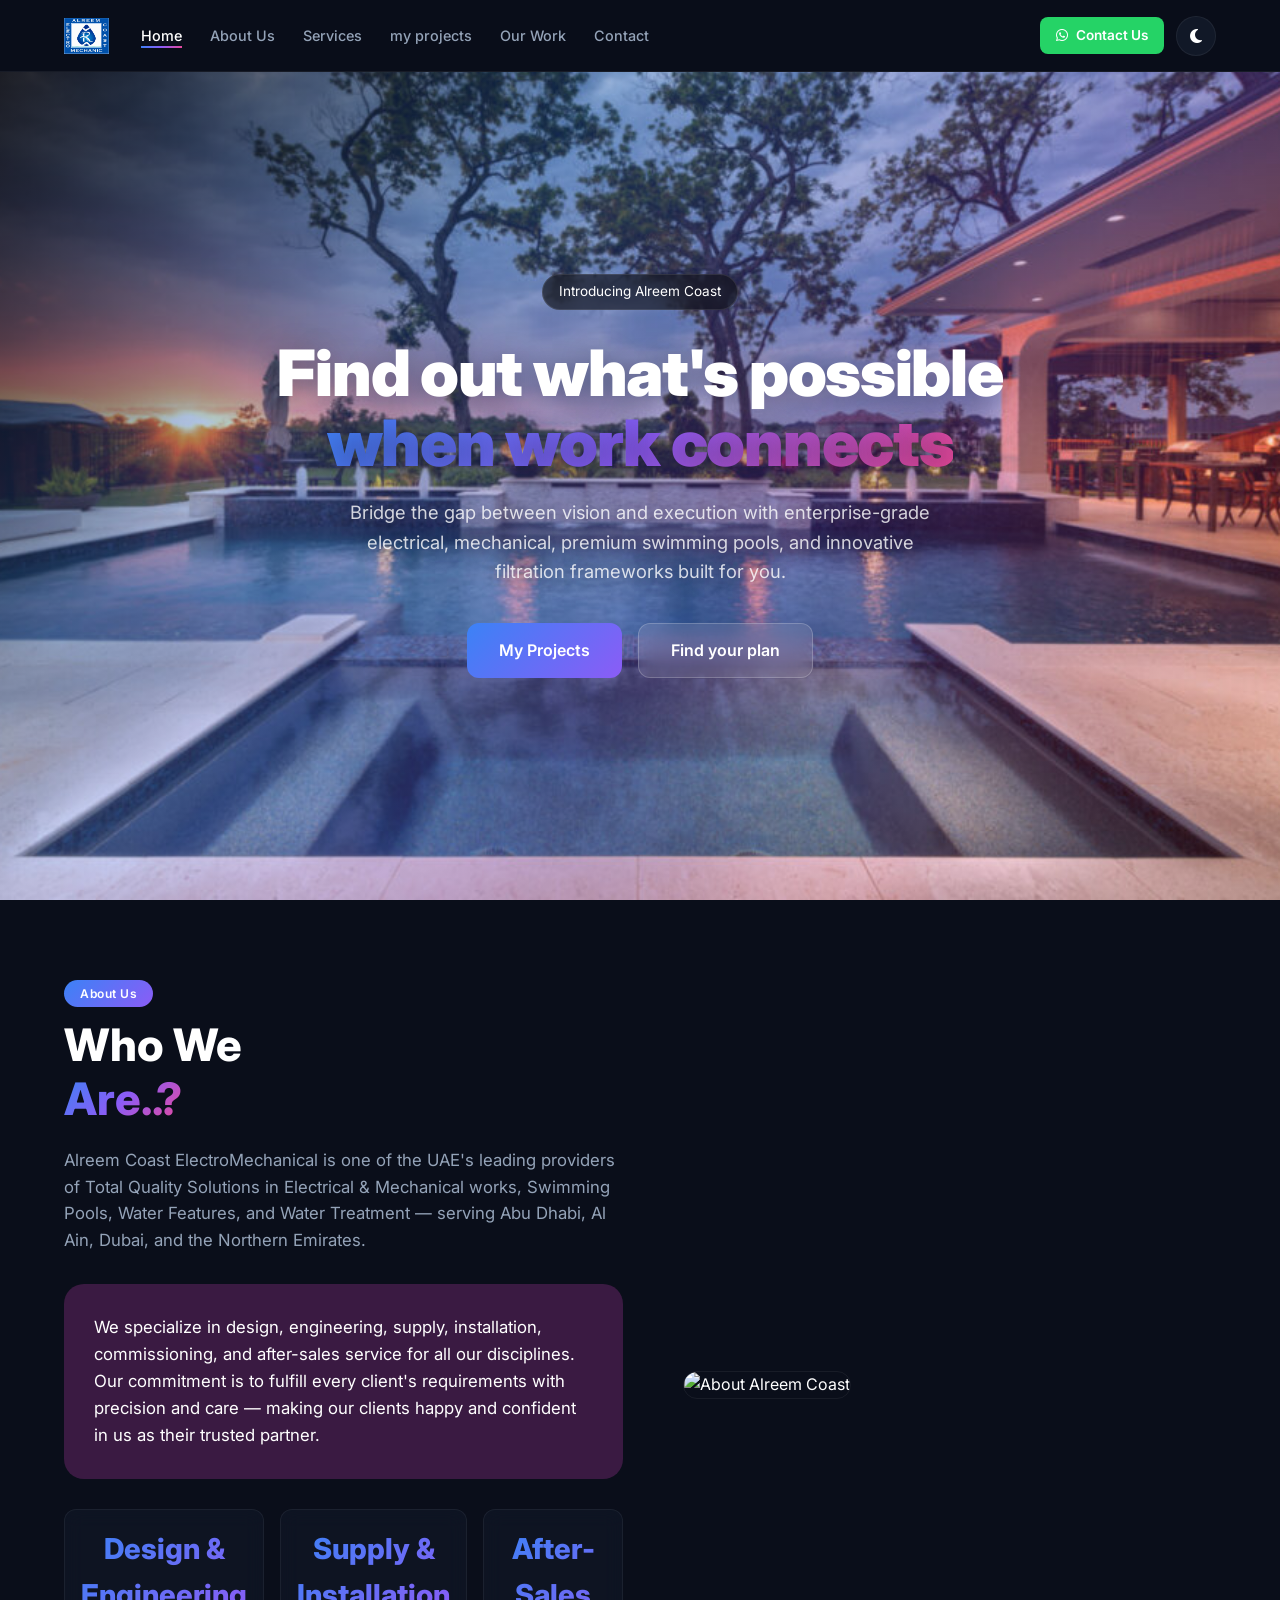
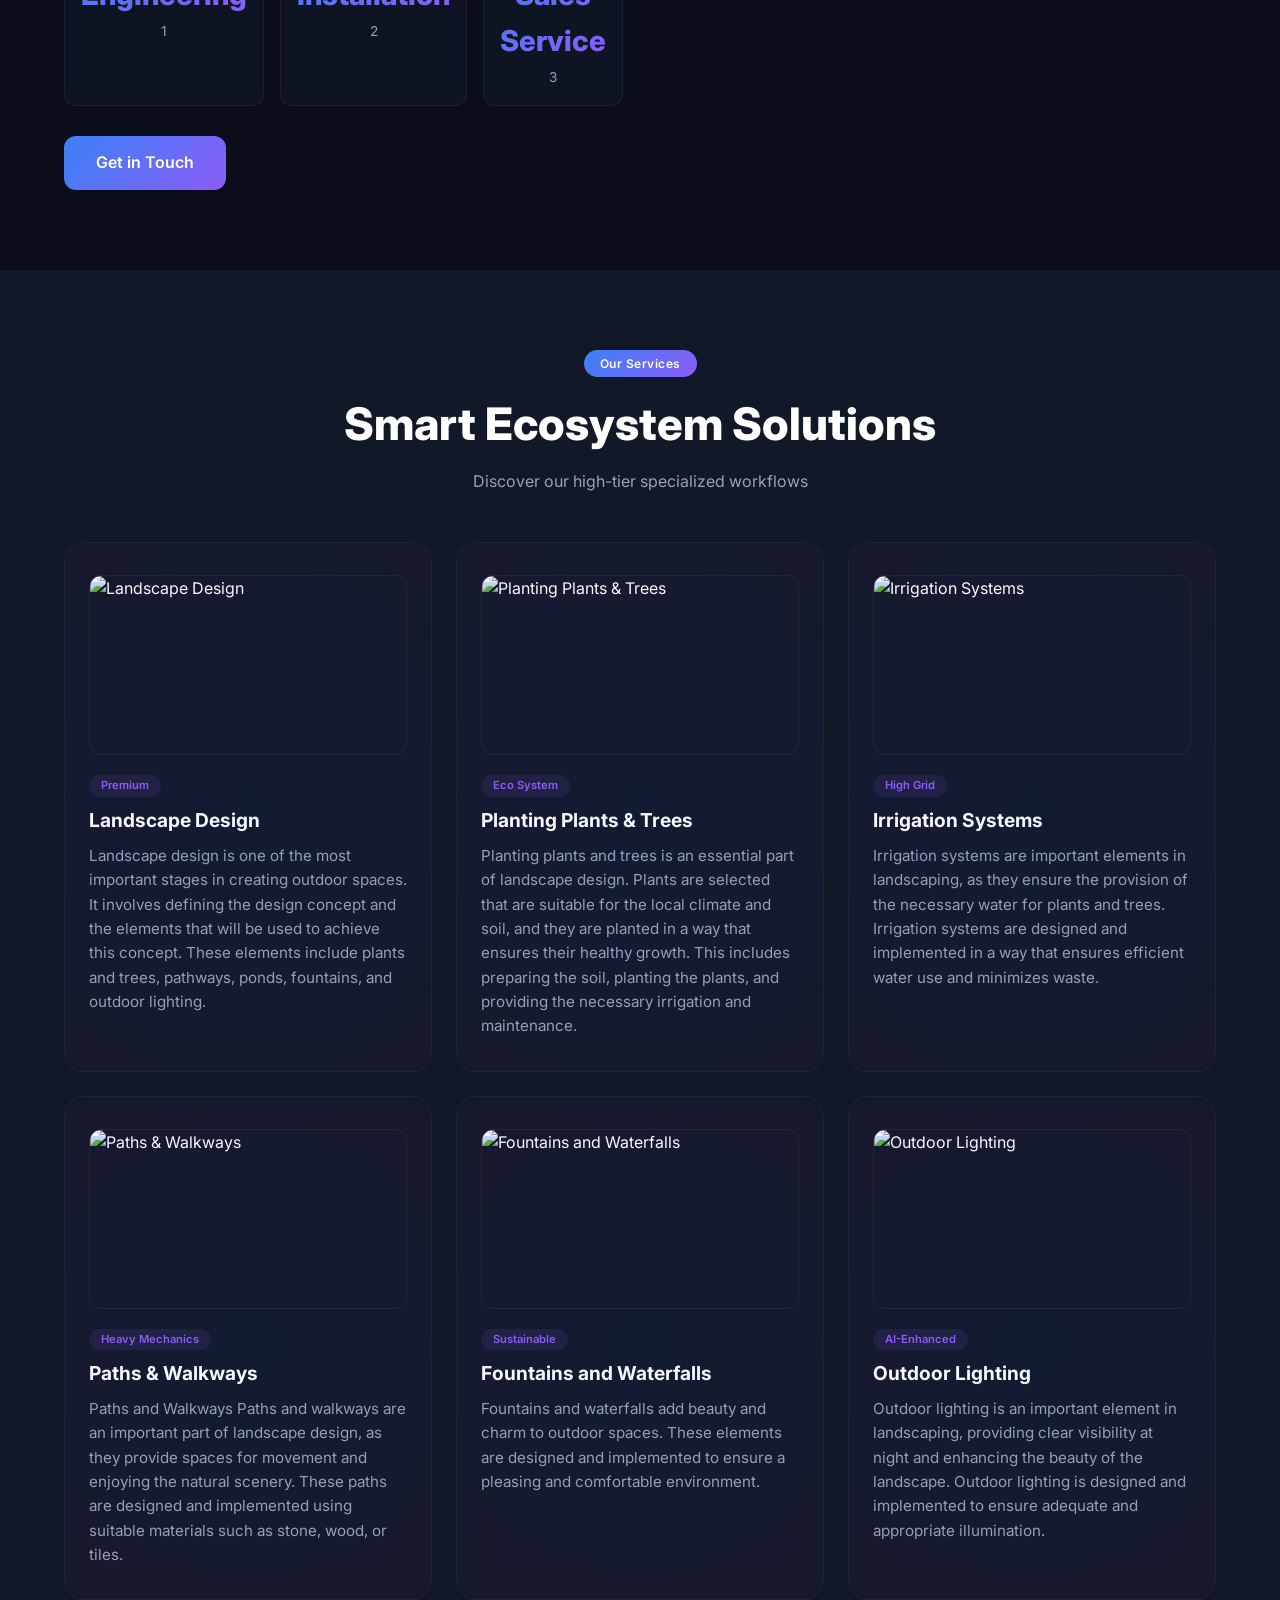
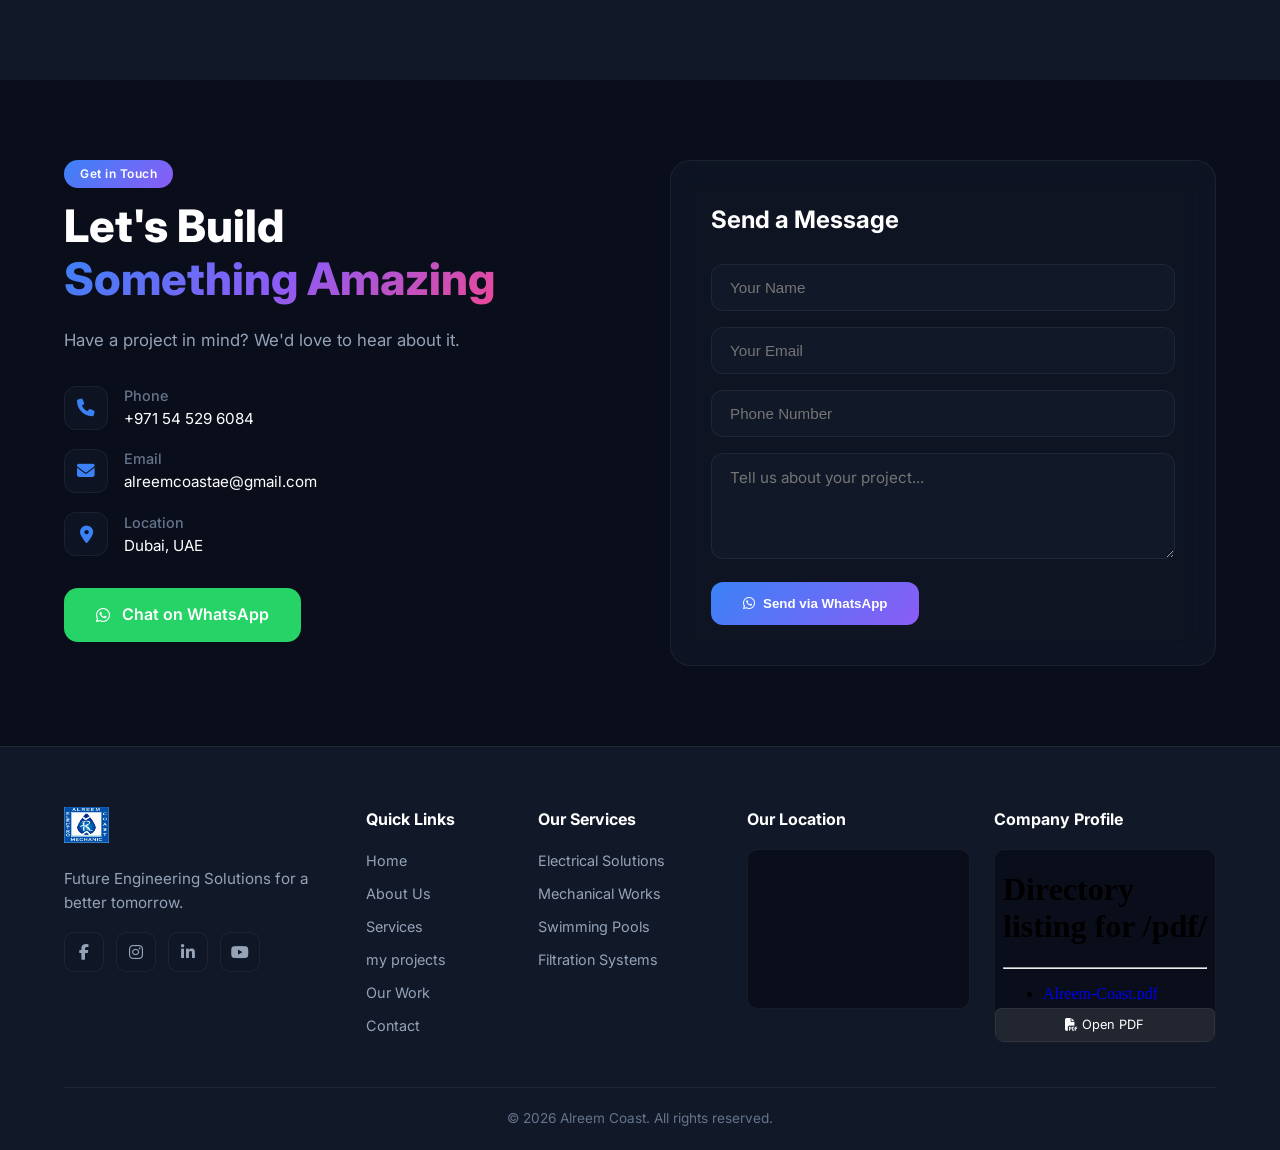
==== commit 1e1ae2d7: "Update index.html" ====
--- a/index.html
+++ b/index.html
@@ -142,6 +142,7 @@
                         <li><a href="#about">About Us</a></li>
                         <li><a href="#services">Services</a></li>
                         <li><a href="projects.html">my projects</a></li>
+                         <li><a href="works.html">Our Work</a></li>
                         <li><a href="#contact">Contact</a></li>
                     </ul>
                 </nav>
@@ -174,6 +175,7 @@
                 <li><a href="#about">About Us</a></li>
                 <li><a href="#services">Services</a></li>
                 <li><a href="projects.html">my projects</a></li>
+                 <li><a href="works.html">Our Work</a></li>
                 <li><a href="#contact">Contact</a></li>
             </ul>
             <a href="https://api.whatsapp.com/send?phone=971545296084" class="mobile-whatsapp-btn" id="#">
@@ -417,6 +419,7 @@
                         <li><a href="#about">About Us</a></li>
                         <li><a href="#services">Services</a></li>
                         <li><a href="projects.html">my projects</a></li>
+                         <li><a href="works.html">Our Work</a></li>
                         <li><a href="#contact">Contact</a></li>
                     </ul>
                 </div>
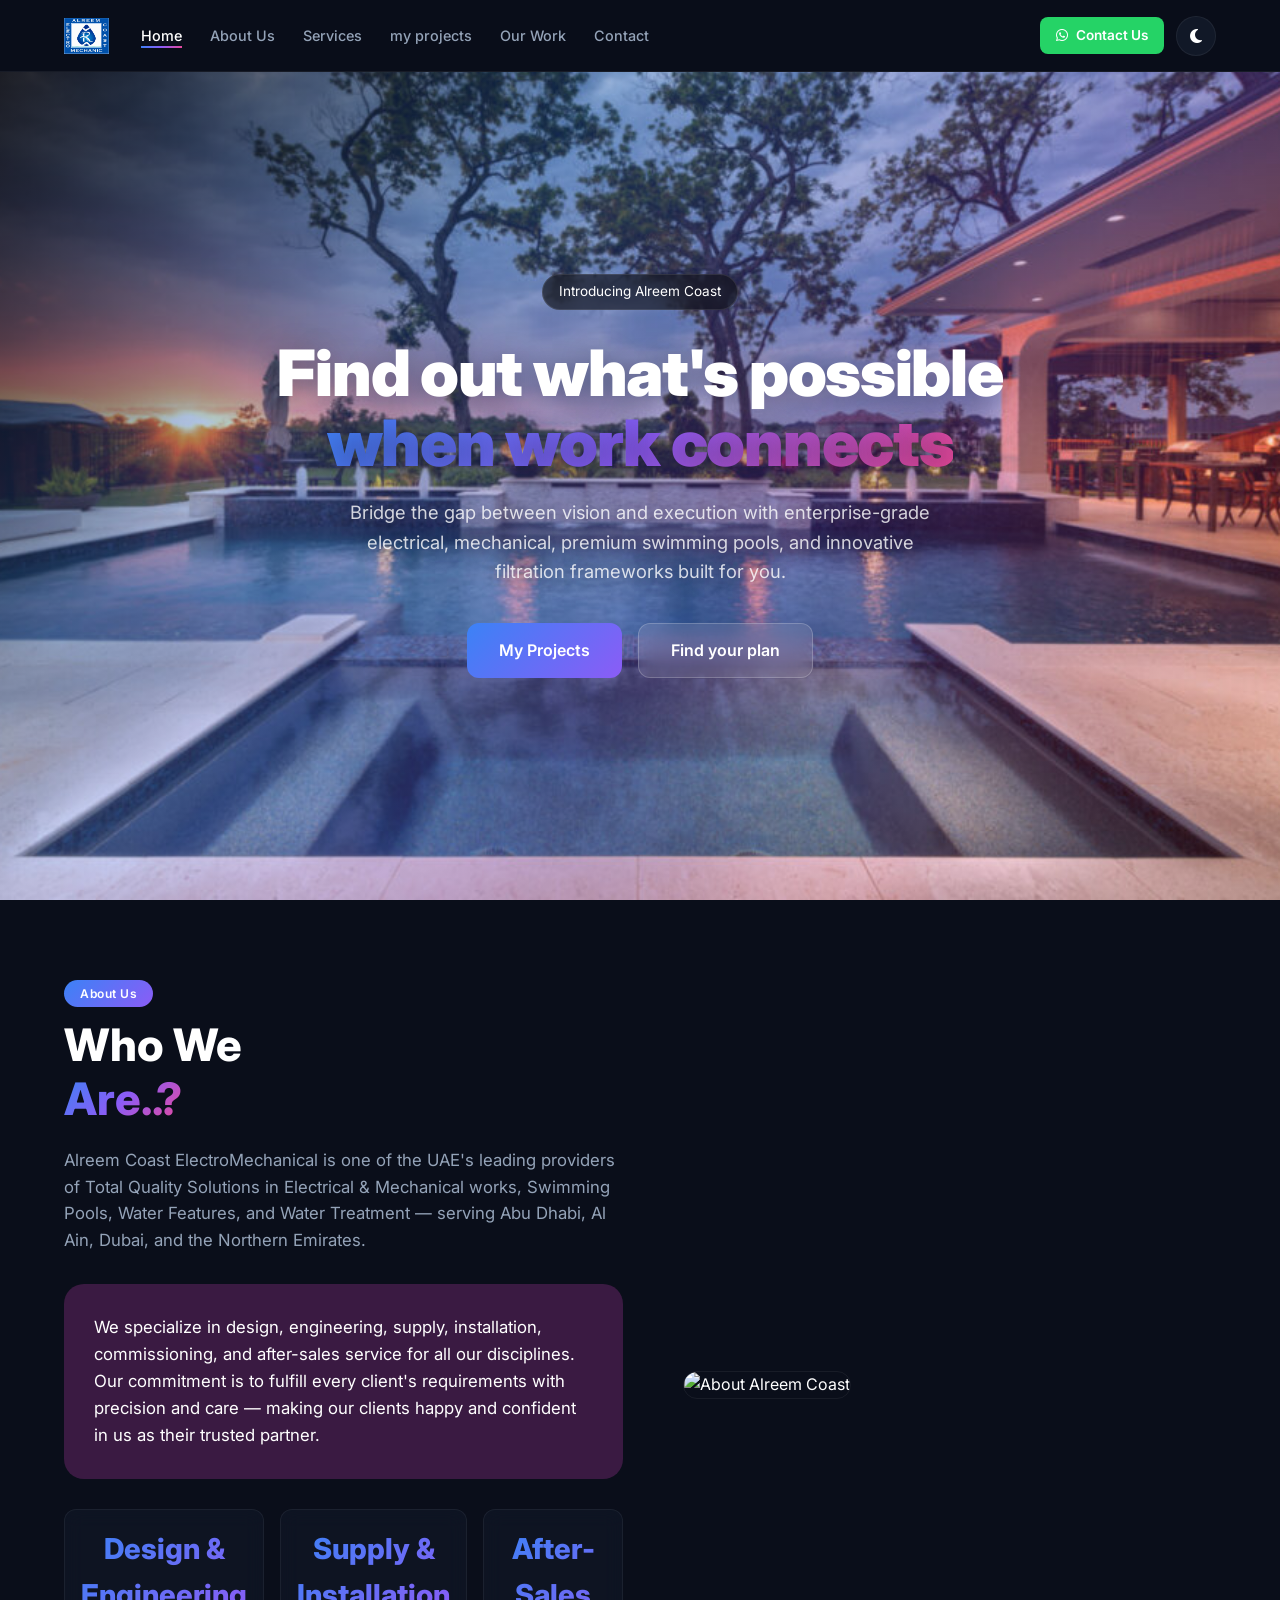
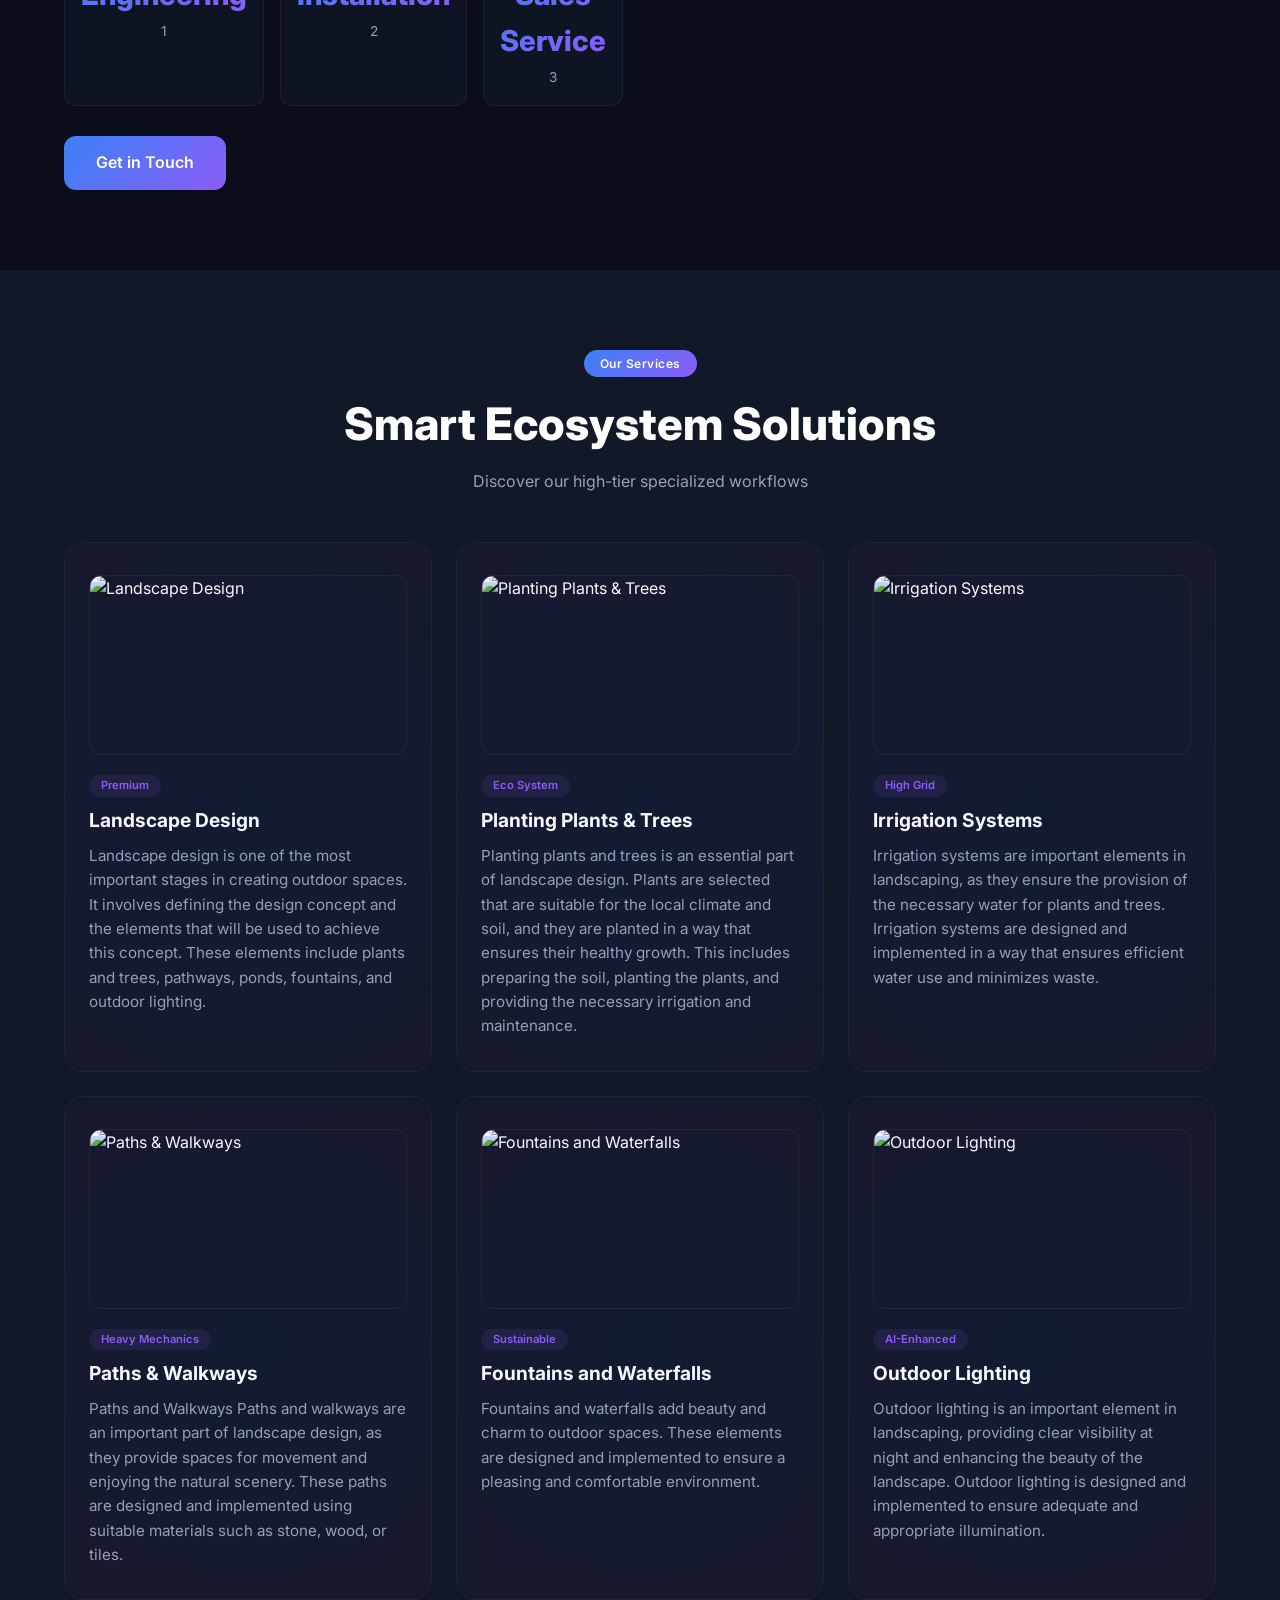
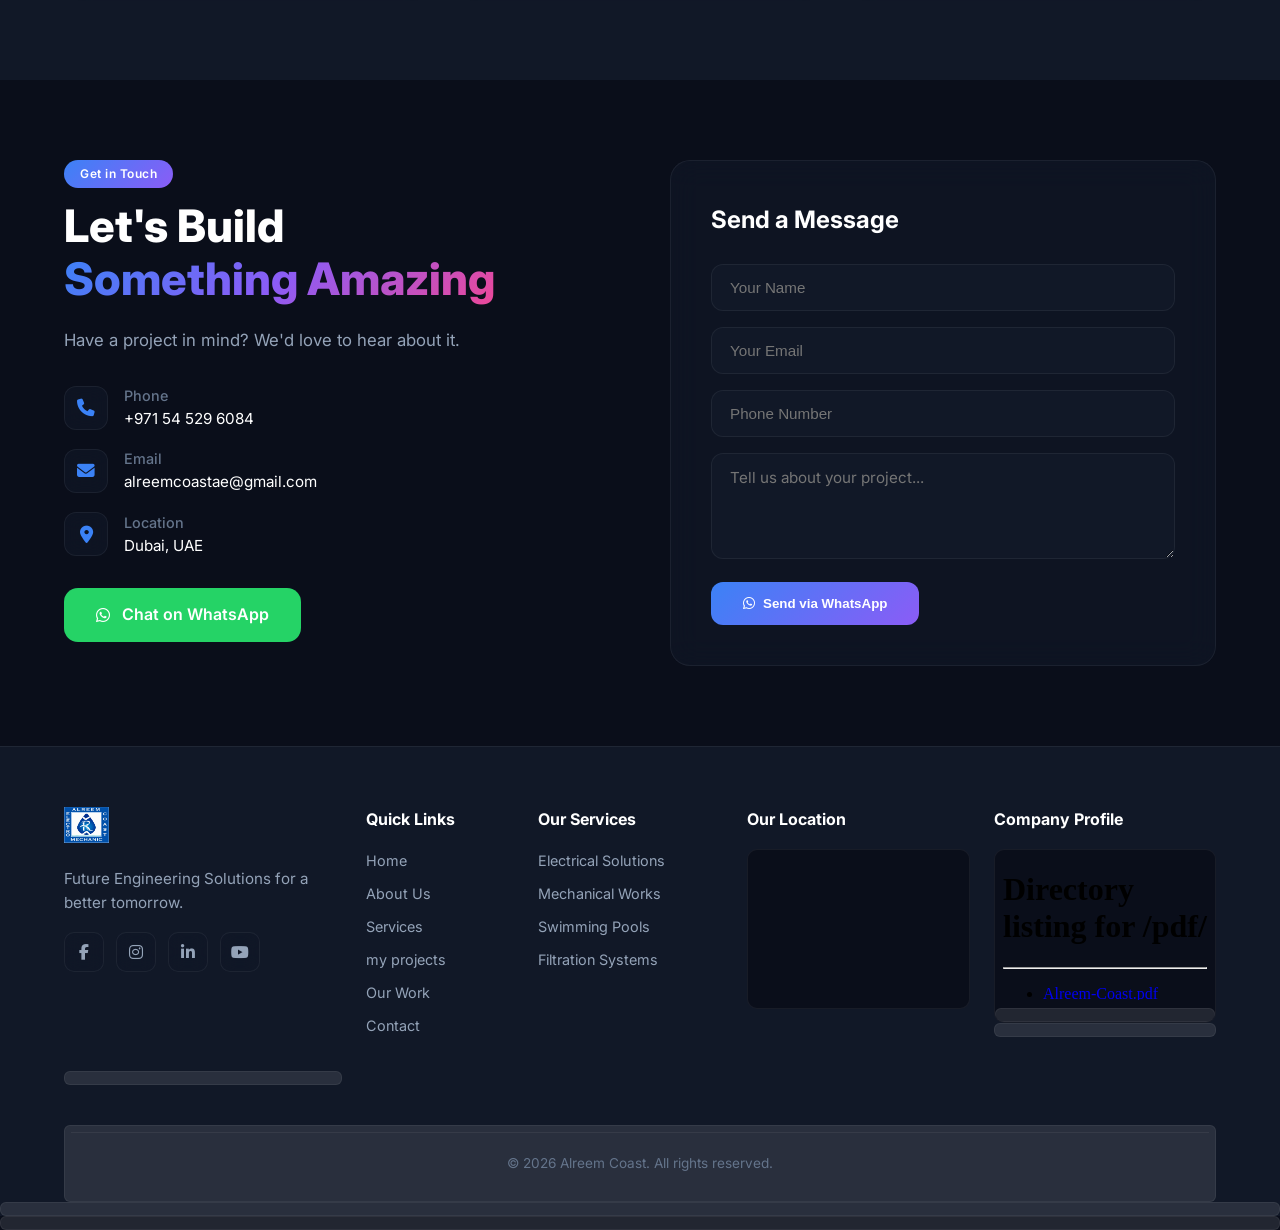
==== commit 9993f82f: "Update index.html" ====
--- a/index.html
+++ b/index.html
@@ -446,7 +446,9 @@
                     <h4>Company Profile</h4>
                     <div class="pdf-container">
                         <iframe src="pdf/" width="100%" height="150" style="border:0; border-radius: 10px;"></iframe>
-                        <a href="pdf/pdf/alreemcoast.pdf" target="_blank" class="view-pdf-btn"><i class="fas fa-file-pdf"></i> Open PDF</a>
+
+                        <a href="pdf/pdf/alreemcoast.pdf" target="_blank" class="view-pdf-btn">
+
                     </div>
                 </div>
             </div>
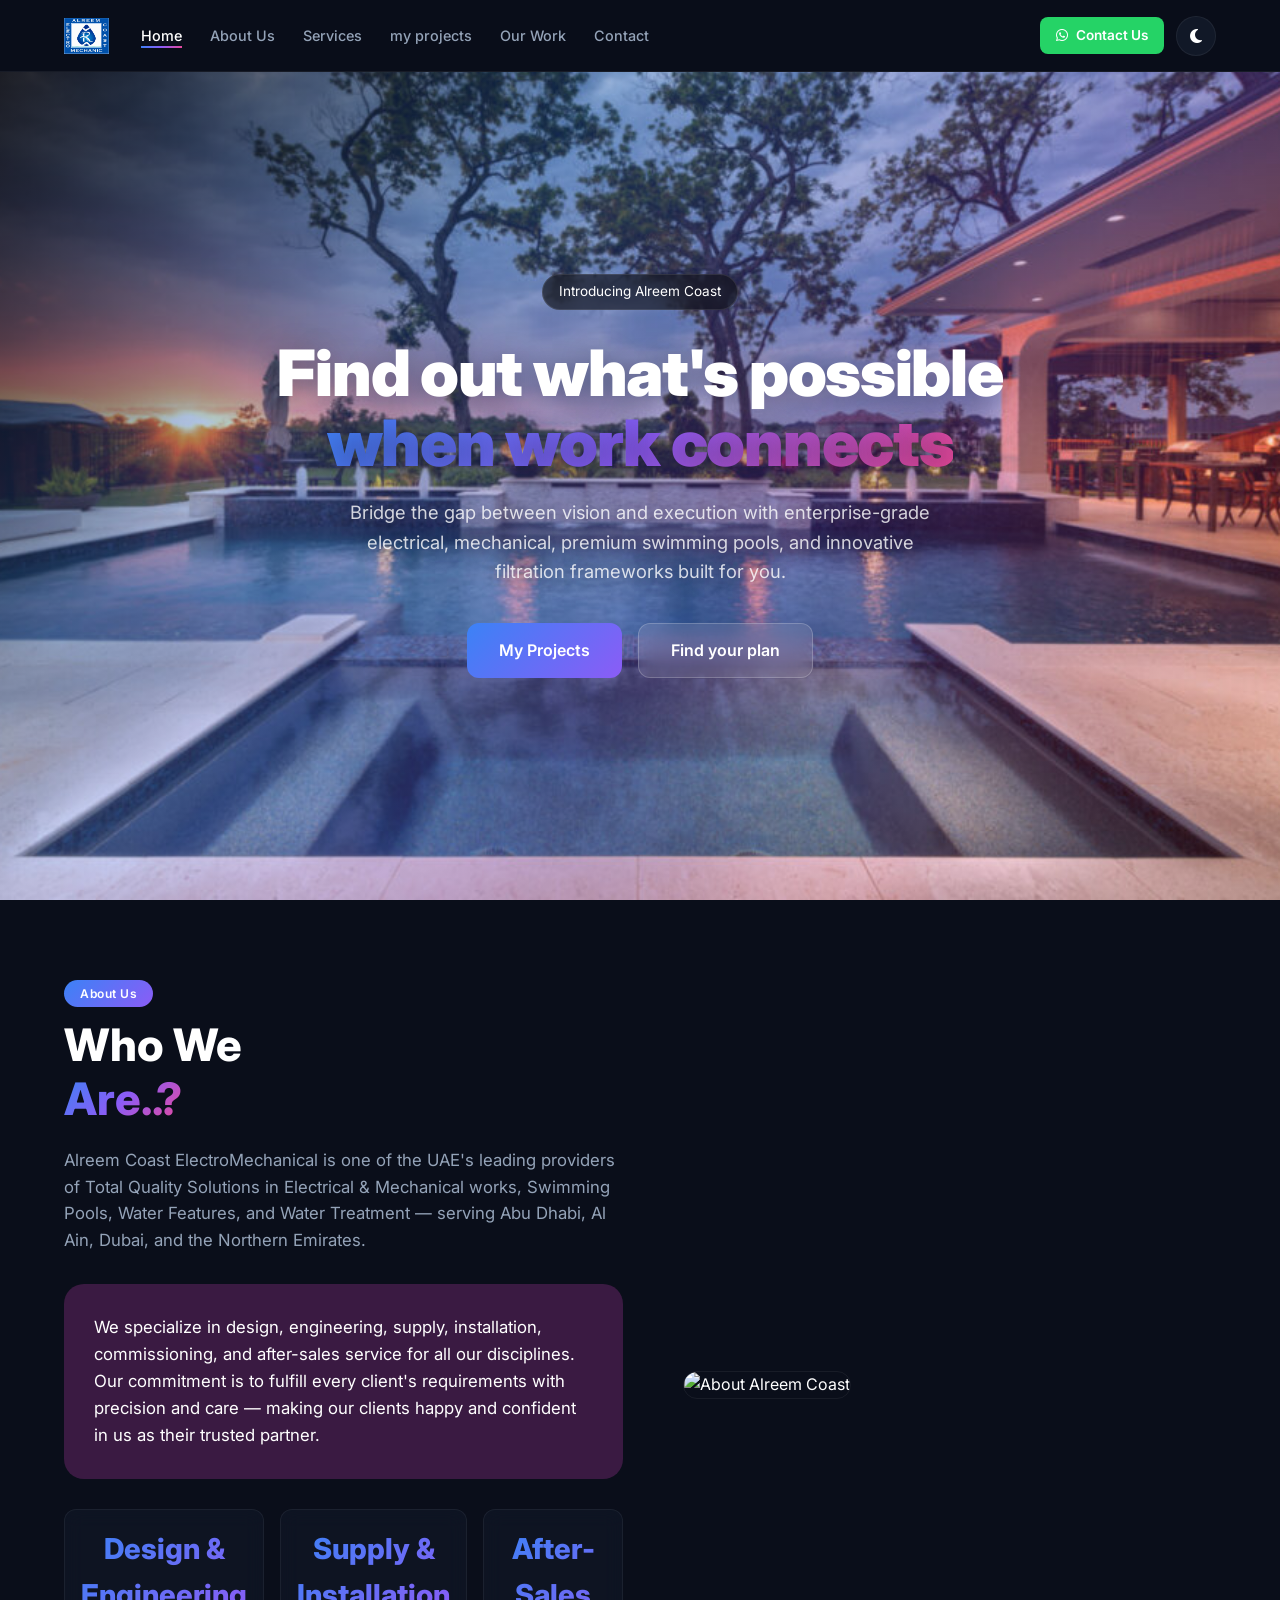
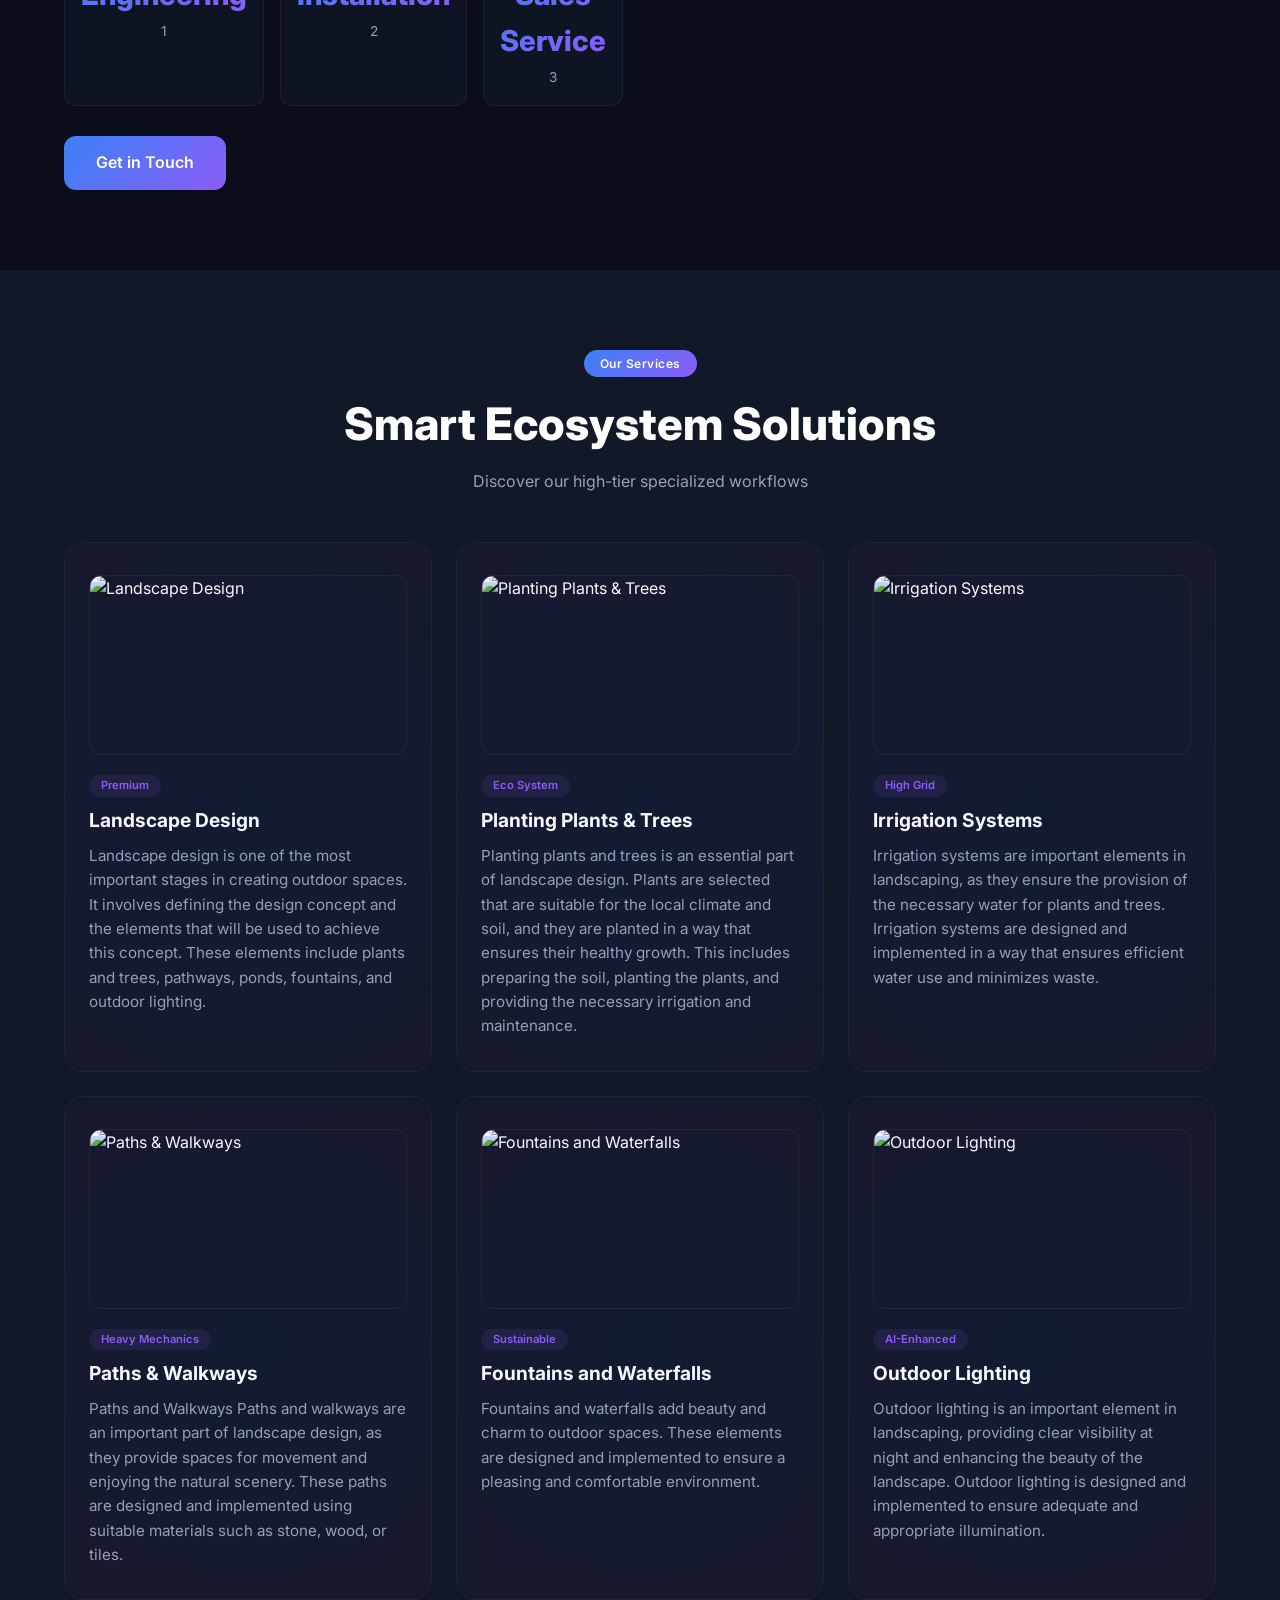
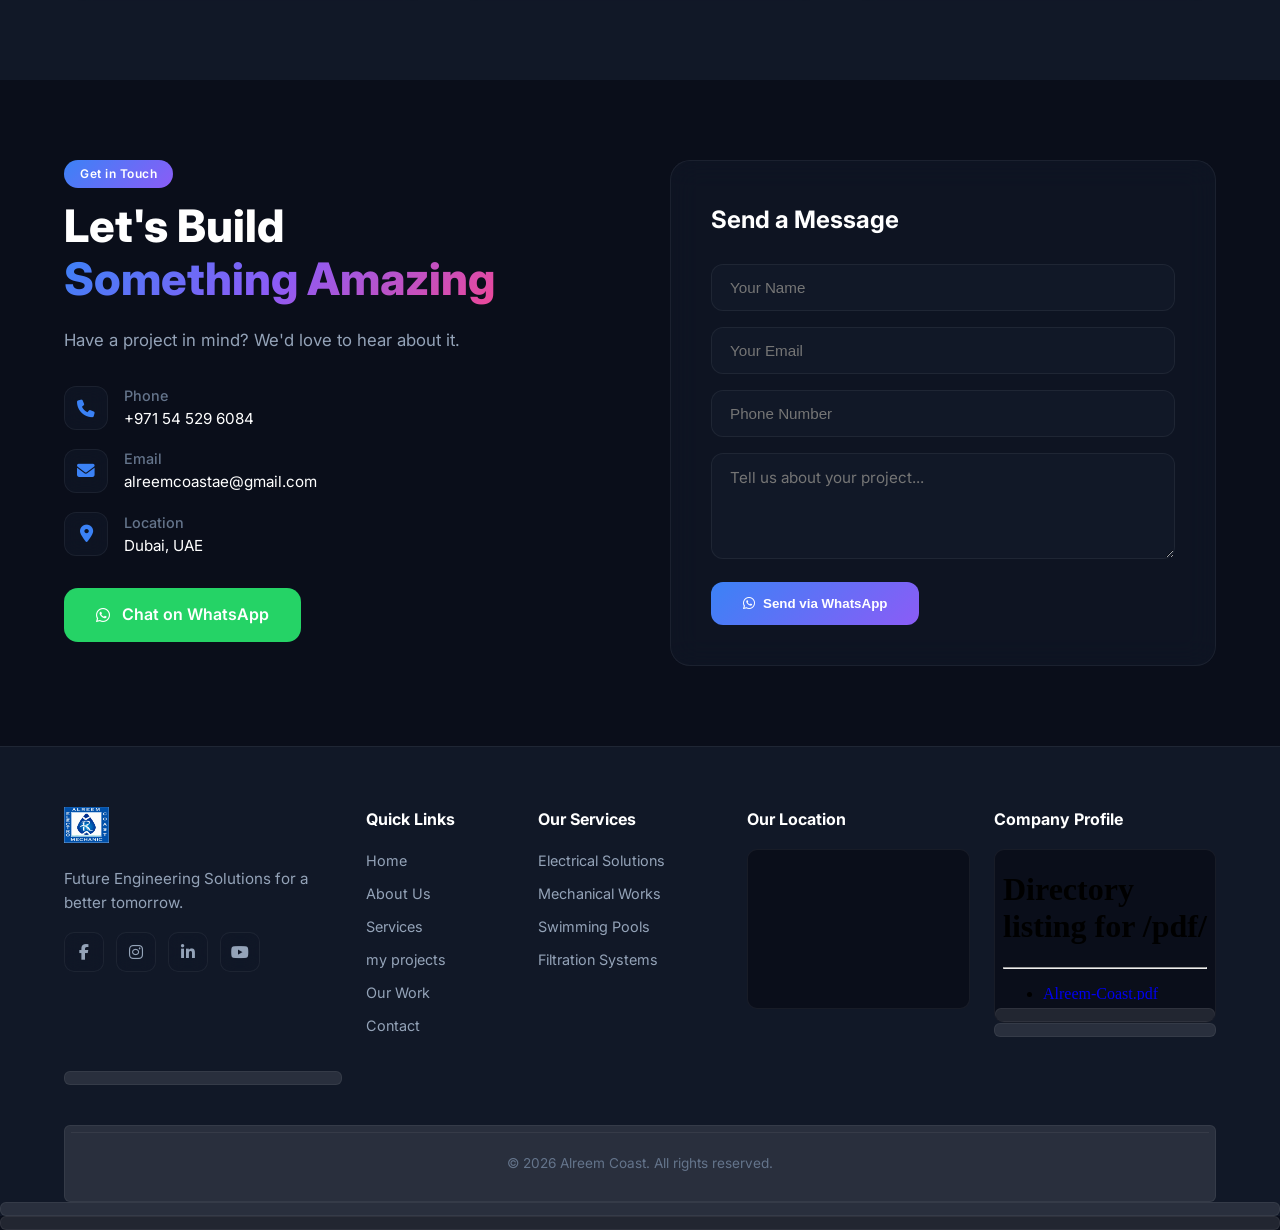
==== commit d11cf66f: "Update index.html" ====
--- a/index.html
+++ b/index.html
@@ -27,8 +27,7 @@
     <meta name="twitter:image" content="images/logo.png">
 
     <!-- Google Search Console Verification -->
-    <meta name="google-site-verification" content="pdRIyFYsQW30jQapxN6arZ9BQj7K1A46CZRBmLLCKhY" />
-
+    <meta name="google-site-verification" content="sxeBxHUI1lqhQKOD1vaWHSBIj7QEQKQOsHEGKih1sEY" />
     <!-- XML Sitemap Link -->
     <link rel="sitemap" type="application/xml" title="Sitemap" href="sitemap.xml" />
 
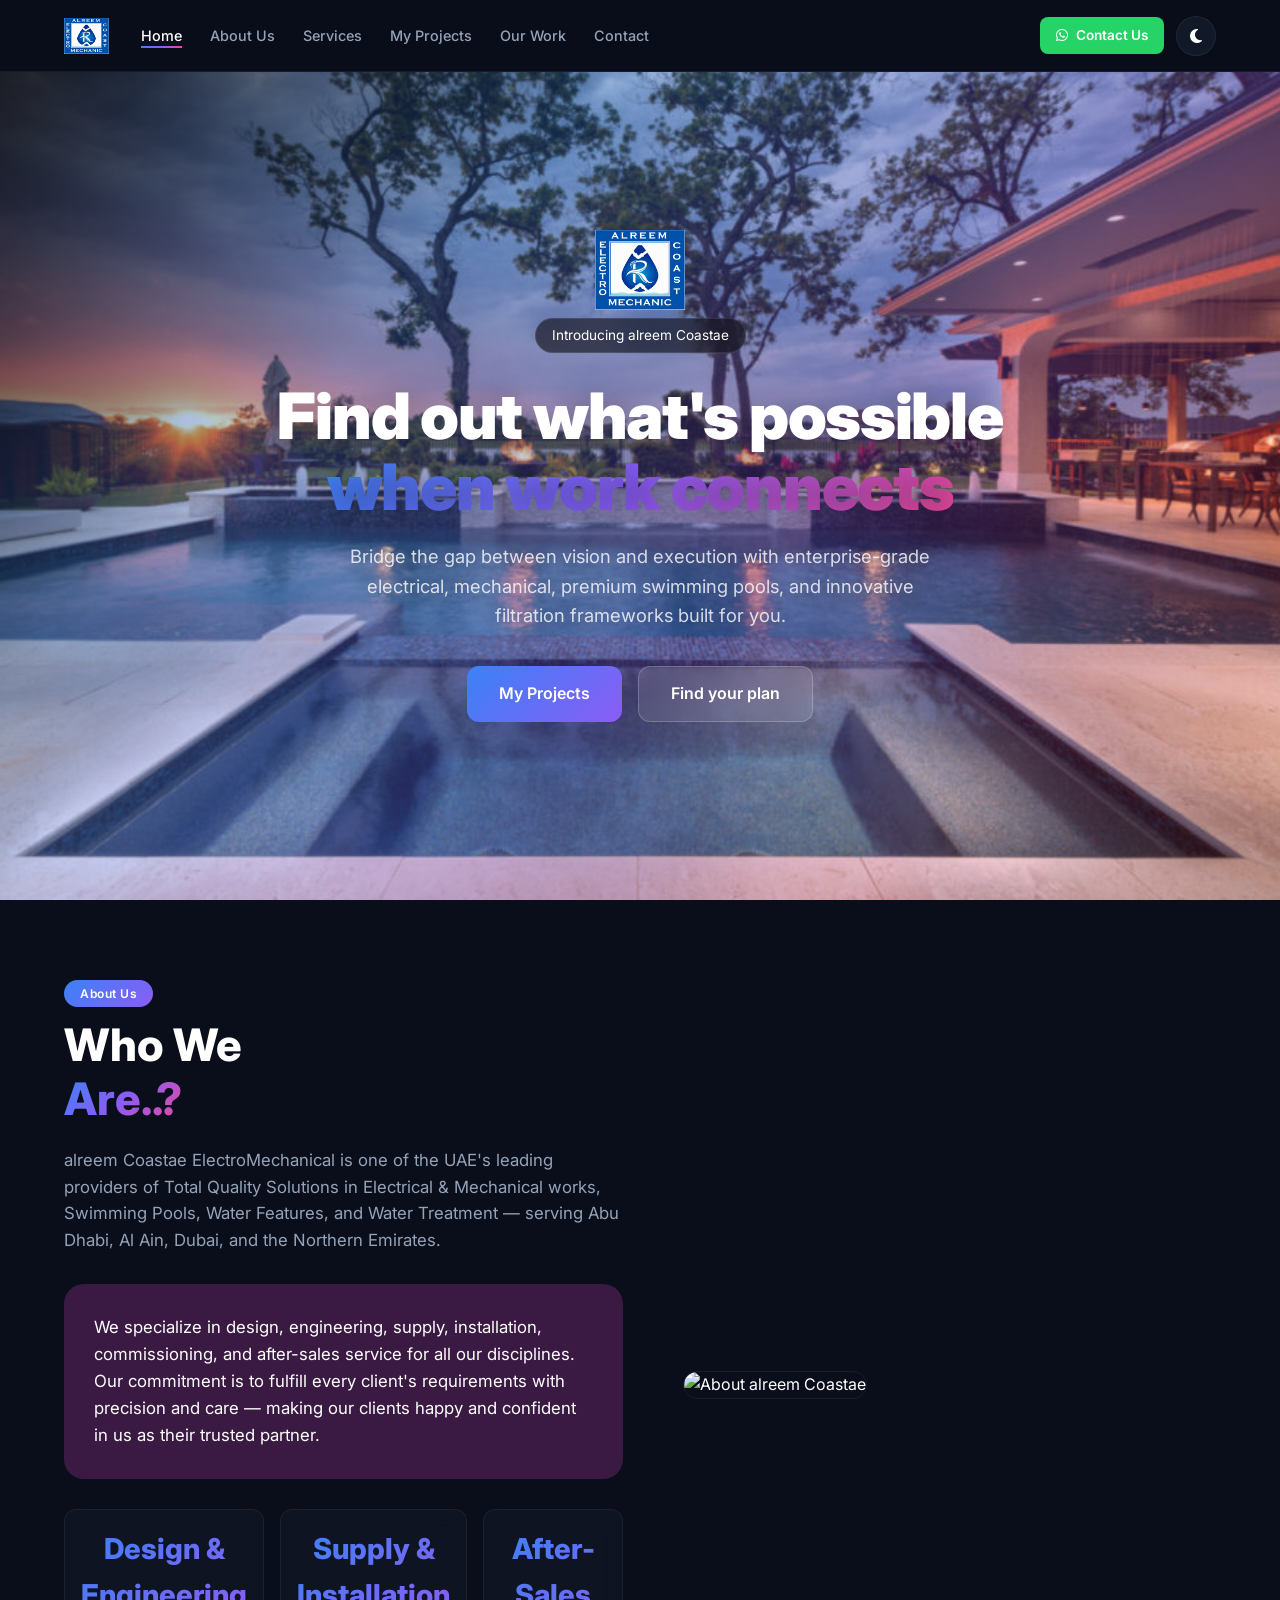
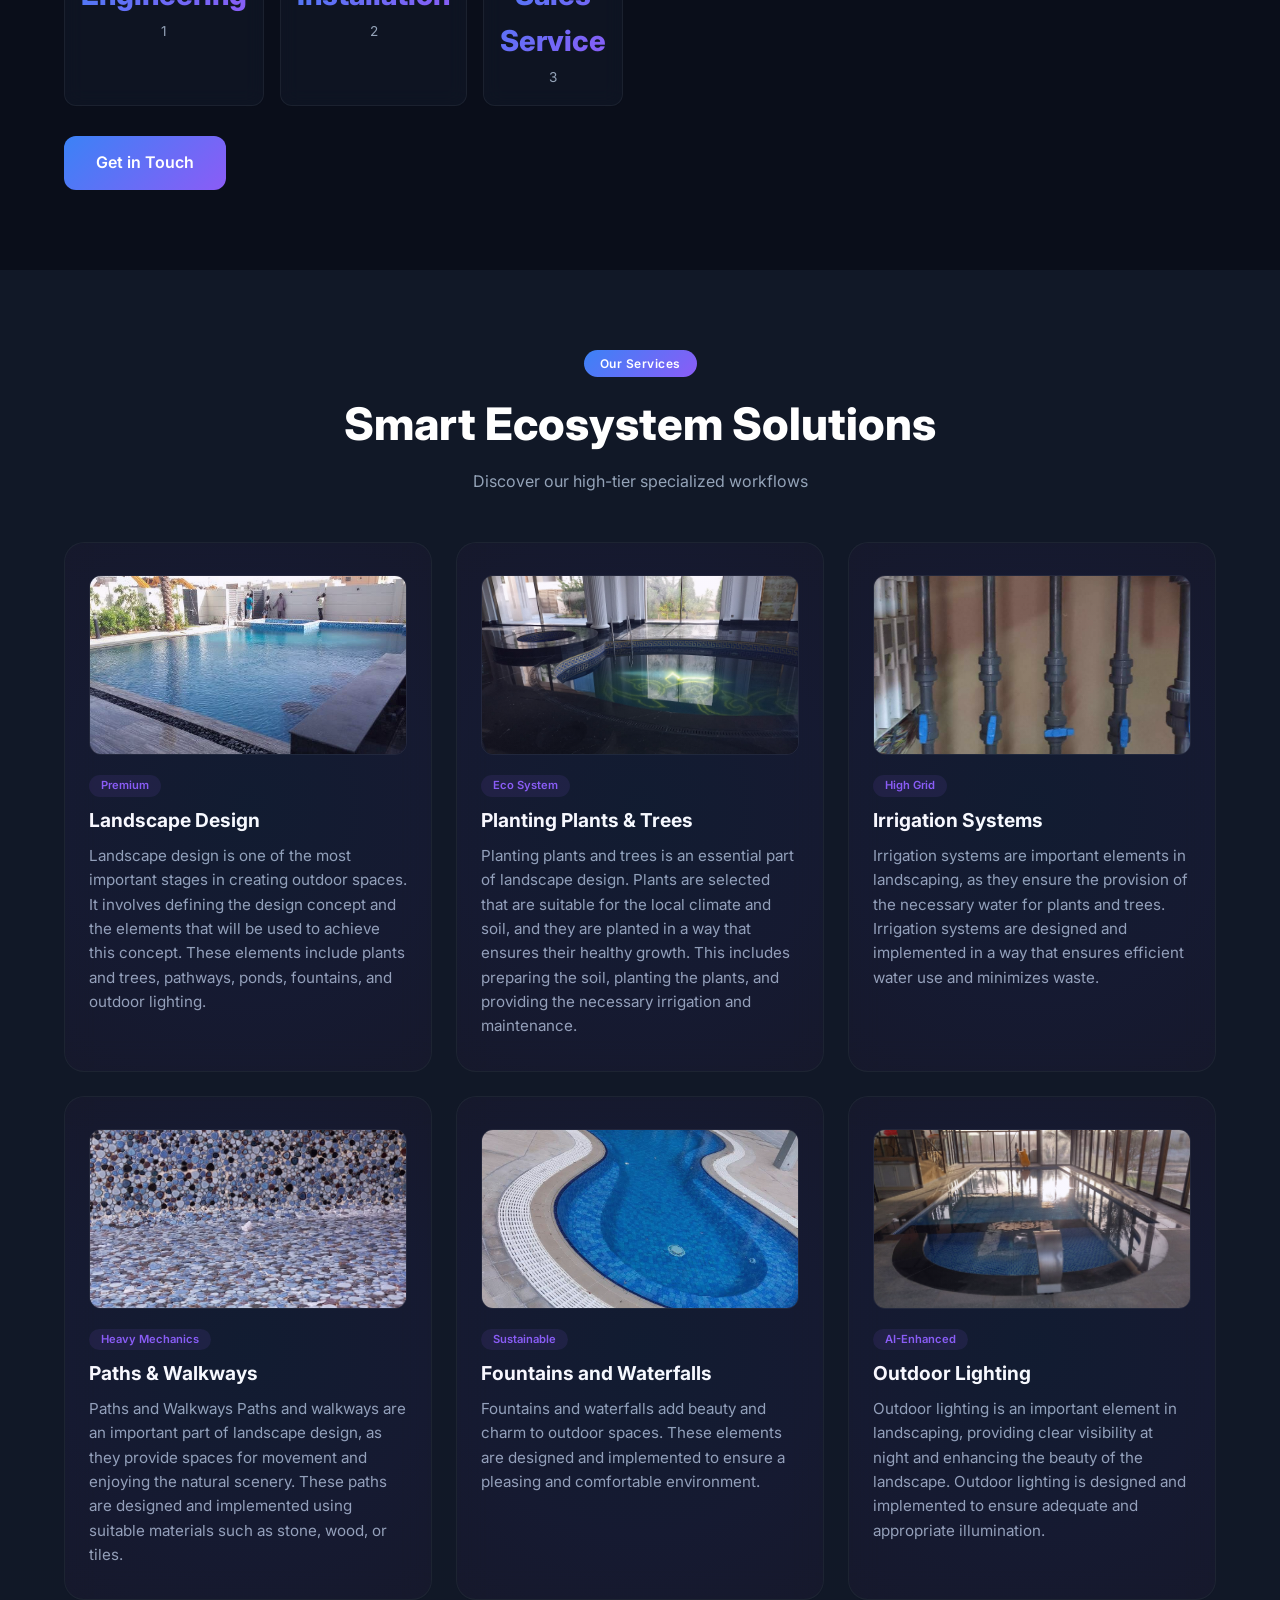
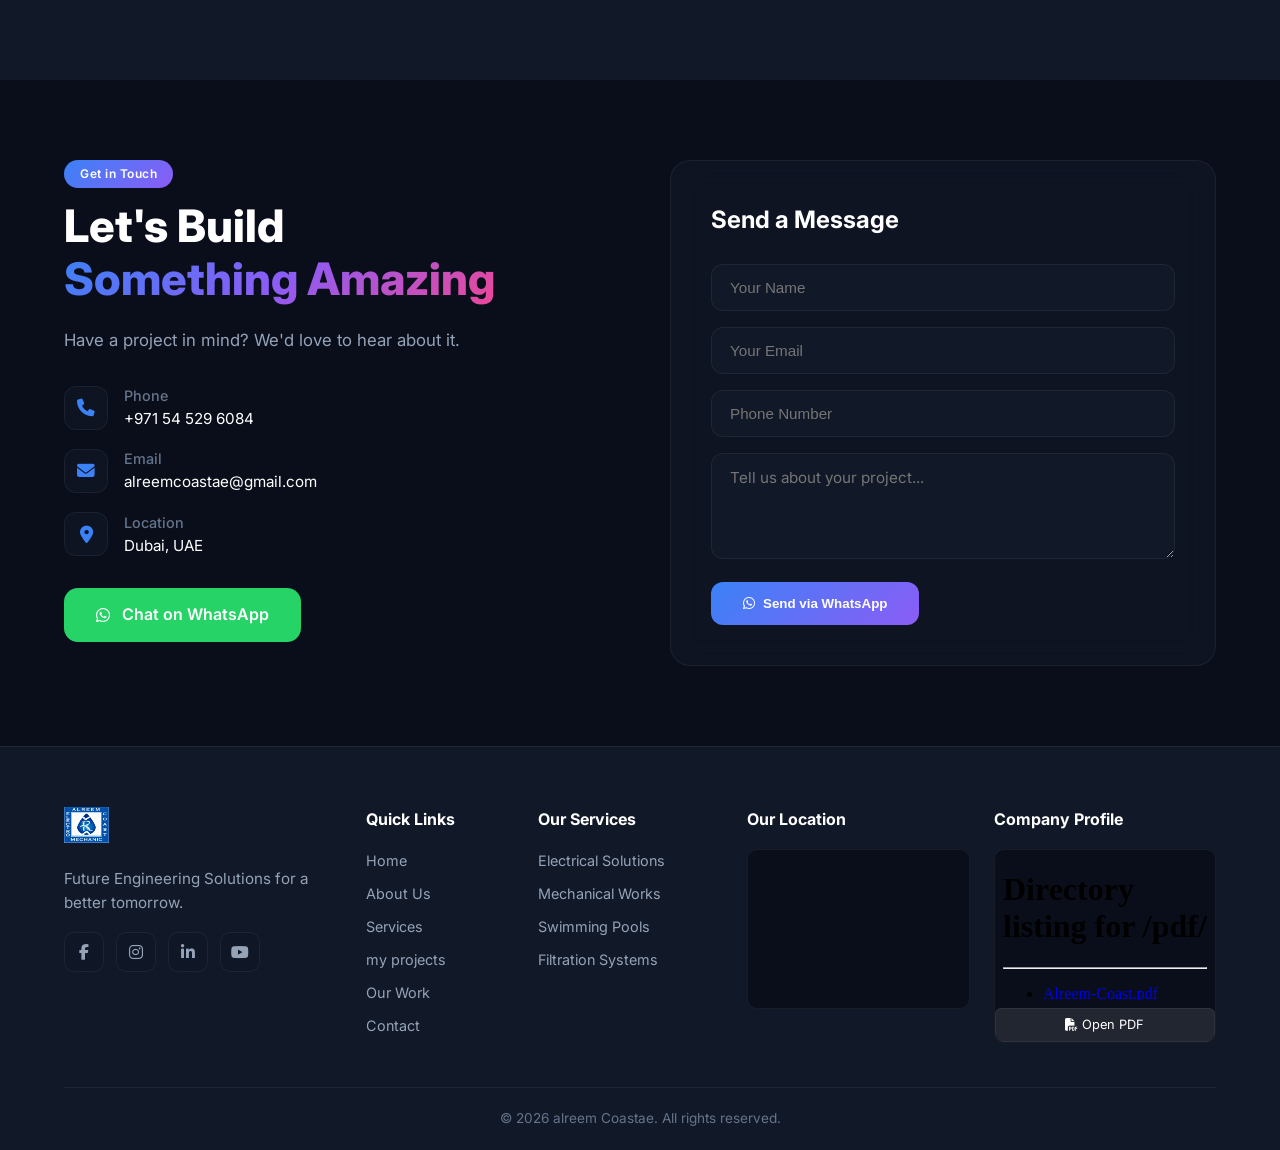
==== commit b330a604: "Update index.html" ====
--- a/index.html
+++ b/index.html
@@ -5,8 +5,8 @@
     <meta name="viewport" content="width=device-width, initial-scale=1.0, maximum-scale=1.0, user-scalable=no">
     
     <!-- Unified SEO Tags -->
-    <title>Alreem Coast | Swimming Pool Maintenance, Cleaning, MEP Works & Landscape Design UAE</title>
-    <meta name="description" content="Alreem Coast is the UAE's premier specialist for premium swimming pool maintenance, professional pool cleaning, advanced water filtration frameworks, expert electromechanical (MEP) solutions, and luxury landscape design across Dubai, Abu Dhabi, and Al Ain.">
+    <title>alreem Coastae</title>
+    <meta name="description" content="alreem Coastae is the UAE's premier specialist for premium swimming pool maintenance, professional pool cleaning, advanced water filtration frameworks, expert electromechanical (MEP) solutions, and luxury landscape design across Dubai, Abu Dhabi, and Al Ain.">
     <meta name="keywords" content="Alreem Coast, MEP contractor Abu Dhabi, Swimming Pool Design UAE, Water Treatment Dubai, Landscape Design UAE, swimming pool maintenance Dubai, swimming pool cleaning UAE, pool maintenance Abu Dhabi, swimming pool construction Dubai, pool chemical treatment, water features repair, pool filtration systems, electromechanical services UAE, swimming pool cleaning services">
     
     <!-- Canonical Link -->
@@ -22,7 +22,7 @@
     <!-- Twitter Card Tags -->
     <meta name="twitter:card" content="summary_large_image">
     <meta name="twitter:url" content="https://alreemcoast628-dev.github.io/reem/">
-    <meta name="twitter:title" content="Alreem Coast | Swimming Pool Maintenance & MEP Engineering UAE">
+    <meta name="twitter:title" content="alreem Coastae">
     <meta name="twitter:description" content="Expert swimming pool maintenance, luxury pool design, advanced filtration frameworks, and integrated MEP engineering solutions across the UAE.">
     <meta name="twitter:image" content="images/logo.png">
 
@@ -133,14 +133,14 @@
         <div class="header-container">
             <div class="header-left">
                 <a href="index.html" class="logo-link">
-                    <img src="images/logo.png" alt="Alreem Coast">
+                    <img src="images/logo.png" alt="alreem Coastae" >
                 </a>
                 <nav class="main-nav">
                     <ul class="nav-list">
                         <li><a href="#hero" class="active">Home</a></li>
                         <li><a href="#about">About Us</a></li>
                         <li><a href="#services">Services</a></li>
-                        <li><a href="projects.html">my projects</a></li>
+                        <li><a href="projects.html" class="active">My Projects</a></li>
                          <li><a href="works.html">Our Work</a></li>
                         <li><a href="#contact">Contact</a></li>
                     </ul>
@@ -167,14 +167,14 @@
                 <i class="fas fa-times"></i>
             </button>
             <a href="index.html" class="mobile-logo">
-                <img src="images/logo.png" alt="Alreem Coast">
+                <img src="images/logo.png" alt="alreem Coastae">
             </a>
             <ul class="mobile-nav-list">
                 <li><a href="#hero" class="active">Home</a></li>
                 <li><a href="#about">About Us</a></li>
                 <li><a href="#services">Services</a></li>
-                <li><a href="projects.html">my projects</a></li>
-                 <li><a href="works.html">Our Work</a></li>
+     <li><a href="projects.html">my projects</a></li>       
+      <li><a href="works.html">Our Work</a></li>          
                 <li><a href="#contact">Contact</a></li>
             </ul>
             <a href="https://api.whatsapp.com/send?phone=971545296084" class="mobile-whatsapp-btn" id="#">
@@ -217,9 +217,13 @@
     <section id="hero" class="hero-section">
         <div class="hero-overlay"></div>
         <div class="hero-container">
+            <!-- إضافة اللوجو هنا فوق عبارة Introducing Alreem Coast -->
+            <div class="hero-logo-wrapper" ">
+    <img src="images/logo.png" style="width: 90px; height: 80px; alt="alreem Coastae Logo" class="hero-logo-img">
+</div>
             <div class="hero-badge">
                 <span class="badge-icon"></span>
-                Introducing Alreem Coast 
+                Introducing alreem Coastae 
             </div>
             <h1 class="hero-title">
                 Find out what's possible<br>
@@ -242,7 +246,7 @@
                 <div class="about-content">
                     <span class="section-badge">About Us</span>
                     <h2>Who We  <br><span>Are..?</span></h2>
-                    <p>Alreem Coast ElectroMechanical  is one of the UAE's leading providers of Total Quality Solutions in Electrical & Mechanical works, Swimming Pools, Water Features, and Water Treatment — serving Abu Dhabi, Al Ain, Dubai, and the Northern Emirates.</p>
+                    <p>alreem Coastae ElectroMechanical is one of the UAE's leading providers of Total Quality Solutions in Electrical & Mechanical works, Swimming Pools, Water Features, and Water Treatment — serving Abu Dhabi, Al Ain, Dubai, and the Northern Emirates.</p>
                     
                     <p class="about-us" style="color: #fff;">
                         We specialize in design, engineering, supply, installation, commissioning, and after-sales service for all our disciplines. Our commitment is to fulfill every client's requirements with precision and care — making our clients happy and confident in us as their trusted partner.
@@ -265,7 +269,7 @@
                     <a href="#contact" class="btn-primary">Get in Touch</a>
                 </div>
                 <div class="about-image">
-                    <img src="https://images.unsplash.com/photo-1504307651254-35680f356dfd?auto=format&fit=crop&w=800&q=80" alt="About Alreem Coast">
+                    <img src="https://images.unsplash.com/photo-1504307651254-35680f356dfd?auto=format&fit=crop&w=800&q=80" alt="About alreem Coastae">
                 </div>
             </div>
         </div>
@@ -283,7 +287,7 @@
                 <!-- Card 1 -->
                 <div class="service-card glass-card">
                     <div class="service-image-container">
-                        <img src="https://images.unsplash.com/photo-1576013551627-0cc20b96c2a7?auto=format&fit=crop&w=500&q=80" alt="Landscape Design" class="service-card-img">
+                        <img src="img-works/photo10.jpg" alt="Landscape Design" class="service-card-img">
                     </div>
                     <span class="card-badge">Premium</span>
                     <h3>Landscape Design</h3>
@@ -292,7 +296,7 @@
                 <!-- Card 2 -->
                 <div class="service-card glass-card">
                     <div class="service-image-container">
-                        <img src="https://images.unsplash.com/photo-1463936575829-25148e1db1b8?auto=format&fit=crop&w=500&q=80" alt="Planting Plants & Trees" class="service-card-img">
+                        <img src="img-works/photo12.jpg" alt="Planting Plants & Trees" class="service-card-img">
                     </div>
                     <span class="card-badge">Eco System</span>
                     <h3>Planting Plants & Trees</h3>
@@ -301,7 +305,7 @@
                 <!-- Card 3 -->
                 <div class="service-card glass-card">
                     <div class="service-image-container">
-                        <img src="https://encrypted-tbn0.gstatic.com/images?q=tbn:ANd9GcR_l1S7g2fE6fI-T75nB1_O12M9L1e5F3S4gA&usqp=CAU" alt="Irrigation Systems" class="service-card-img">
+                        <img src="img-works/photo15.jpg" alt="Irrigation Systems" class="service-card-img">
                     </div>
                     <span class="card-badge">High Grid</span>
                     <h3>Irrigation Systems</h3>
@@ -310,7 +314,7 @@
                 <!-- Card 4 -->
                 <div class="service-card glass-card">
                     <div class="service-image-container">
-                        <img src="https://images.unsplash.com/photo-1569336415962-a4bd9f69cd83?auto=format&fit=crop&w=500&q=80" alt="Paths & Walkways" class="service-card-img">
+                        <img src="img-works/photo17.jpg" alt="Paths & Walkways" class="service-card-img">
                     </div>
                     <span class="card-badge">Heavy Mechanics</span>
                     <h3>Paths & Walkways</h3>
@@ -319,7 +323,7 @@
                 <!-- Card 5 -->
                 <div class="service-card glass-card">
                     <div class="service-image-container">
-                        <img src="https://images.unsplash.com/photo-1534447677768-be436bb09401?auto=format&fit=crop&w=500&q=80" alt="Fountains and Waterfalls" class="service-card-img">
+                        <img src="img-works/photo19.jpg" alt="Fountains and Waterfalls" class="service-card-img">
                     </div>
                     <span class="card-badge">Sustainable</span>
                     <h3>Fountains and Waterfalls</h3>
@@ -328,7 +332,7 @@
                 <!-- Card 6 -->
                 <div class="service-card glass-card">
                     <div class="service-image-container">
-                        <img src="https://images.unsplash.com/photo-1565814329452-e1efa11c5b89?auto=format&fit=crop&w=500&q=80" alt="Outdoor Lighting" class="service-card-img">
+                        <img src="img-works/photo2.jpg" alt="Outdoor Lighting" class="service-card-img">
                     </div>
                     <span class="card-badge">AI-Enhanced</span>
                     <h3>Outdoor Lighting</h3>
@@ -369,7 +373,7 @@
                             </div>
                         </div>
                     </div>
-                    <a href="#" class="btn-whatsapp-large" id="whatsappContactBtn">
+                    <a href="https://api.whatsapp.com/send?phone=971545296084" class="btn-whatsapp-large" id="#">
                         <i class="fab fa-whatsapp"></i> Chat on WhatsApp
                     </a>
                 </div>
@@ -402,7 +406,7 @@
         <div class="container">
             <div class="footer-grid">
                 <div class="footer-brand">
-                    <img src="images/logo.png" alt="Alreem Coast" class="footer-logo">
+                    <img src="images/logo.png" alt="alreem Coastae" class="footer-logo">
                     <p>Future Engineering Solutions for a better tomorrow.</p>
                     <div class="social-links">
                         <a href="https://www.facebook.com/alreem.coastae" target="_blank"><i class="fab fa-facebook-f"></i></a>
@@ -417,8 +421,8 @@
                         <li><a href="#hero">Home</a></li>
                         <li><a href="#about">About Us</a></li>
                         <li><a href="#services">Services</a></li>
-                        <li><a href="projects.html">my projects</a></li>
-                         <li><a href="works.html">Our Work</a></li>
+            <li><a href="projects.html">my projects</a></li>  
+                    <li><a href="works.html">Our Work</a></li> 
                         <li><a href="#contact">Contact</a></li>
                     </ul>
                 </div>
@@ -432,7 +436,6 @@
                     </ul>
                 </div>
                 
-                <!-- نافذة الخريطة المضافة -->
                 <div class="footer-map">
                     <h4>Our Location</h4>
                     <div class="map-container">
@@ -440,23 +443,21 @@
                     </div>
                 </div>
 
-                <!-- نافذة مستند الـ PDF المستدعى -->
                 <div class="footer-pdf">
                     <h4>Company Profile</h4>
                     <div class="pdf-container">
                         <iframe src="pdf/" width="100%" height="150" style="border:0; border-radius: 10px;"></iframe>
-
-                        <a href="pdf/pdf/alreemcoast.pdf" target="_blank" class="view-pdf-btn">
-
+                        <a href="pdf/pdf/alreemcoast.pdf" target="_blank" class="view-pdf-btn"><i class="fas fa-file-pdf"></i> Open PDF</a>
                     </div>
                 </div>
             </div>
             <div class="footer-bottom">
-                <p>&copy; 2026 Alreem Coast. All rights reserved.</p>
+                <p>&copy; 2026 alreem Coastae. All rights reserved.</p>
             </div>
         </div>
     </footer>
 
     <script src="js/main.js"></script>
 </body>
+</body>
 </html>
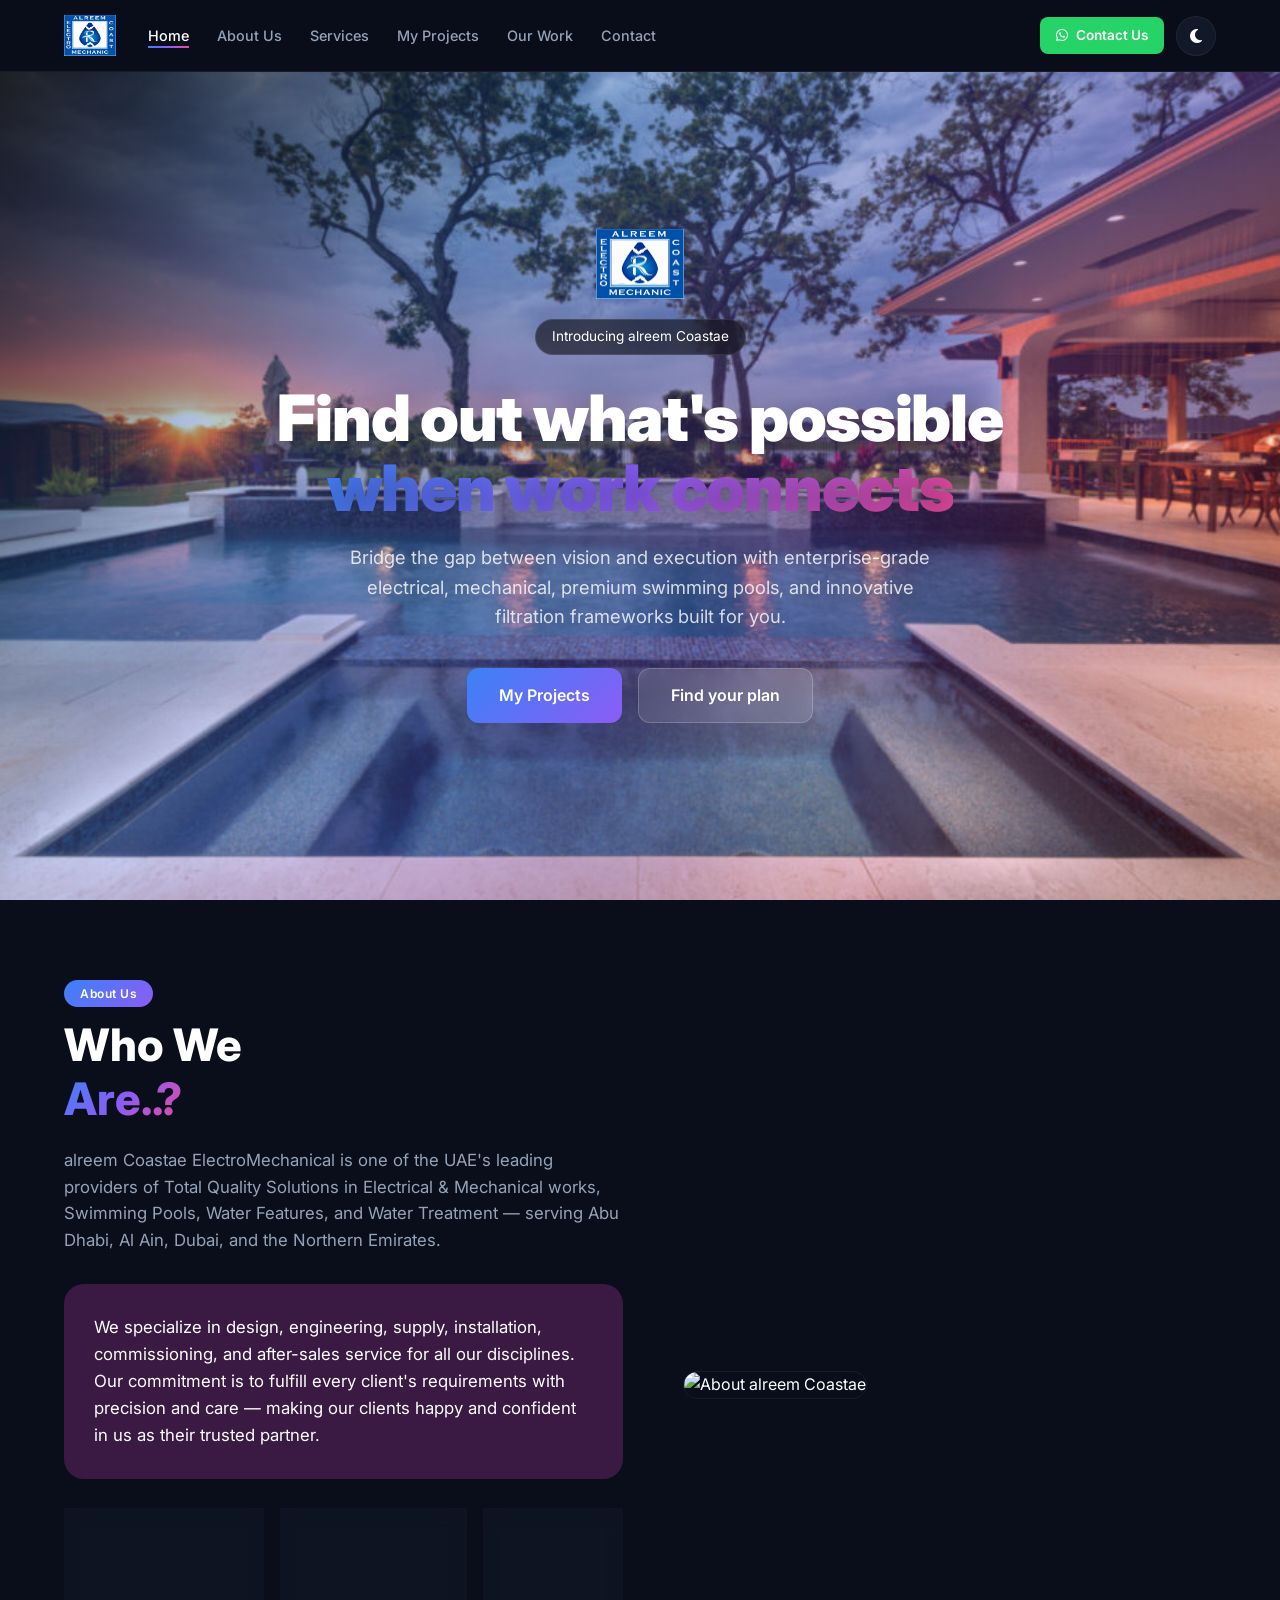
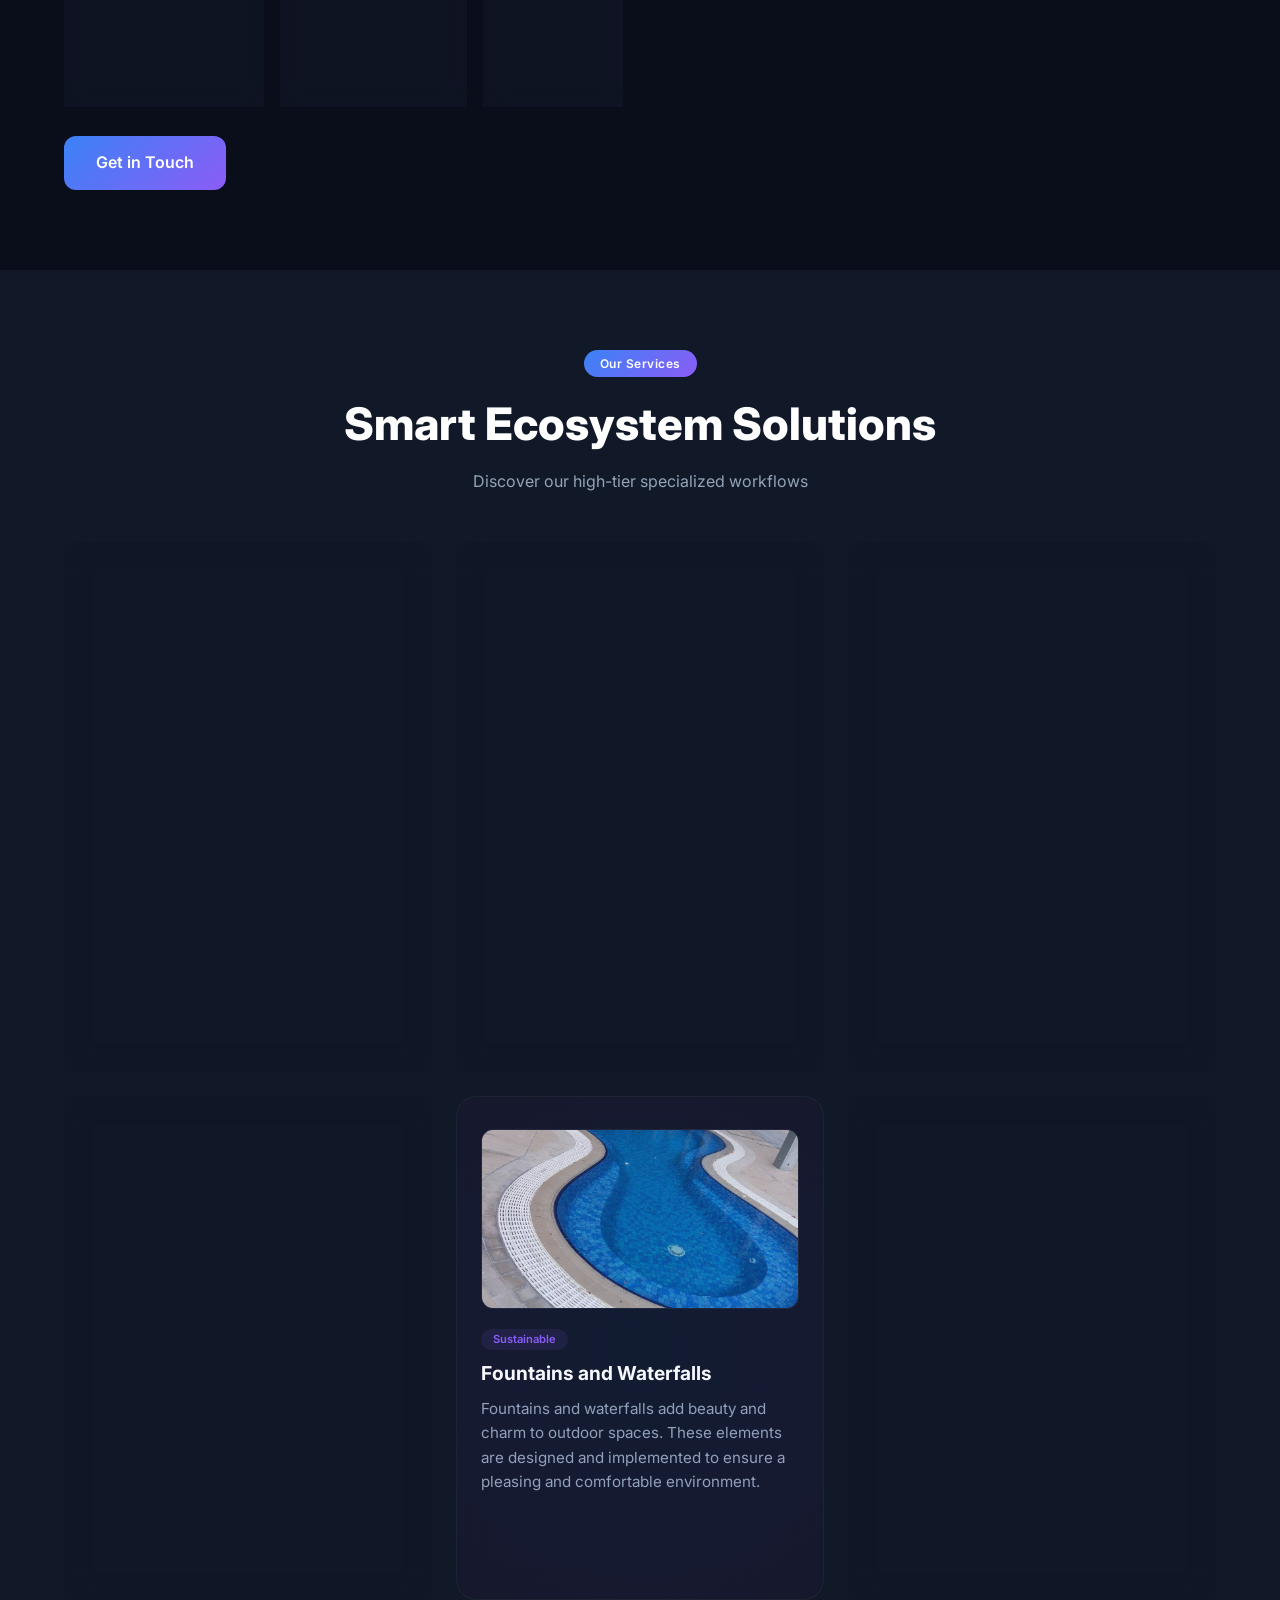
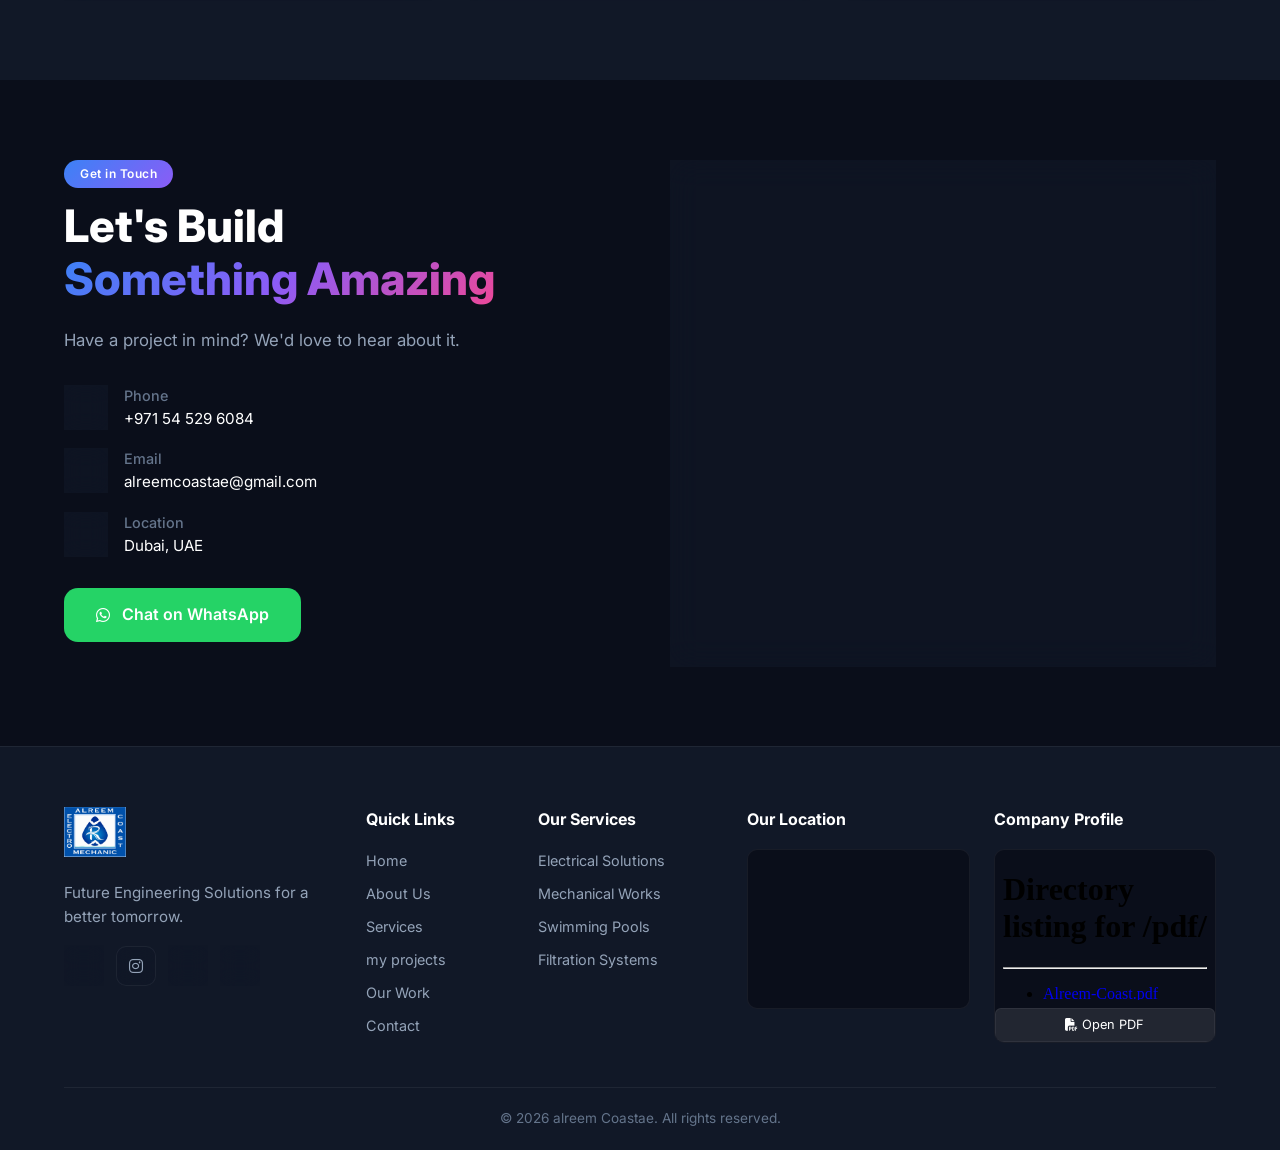
==== commit 8d578871: "Update index.html" ====
--- a/index.html
+++ b/index.html
@@ -125,6 +125,7 @@
       }
     }
     </script>
+    <title>Alreem Coastae</title>
 </head>
 <body>
 
--- a/css/style.css
+++ b/css/style.css
@@ -1208,3 +1208,100 @@
 }
 
 
+/* 
+============================================
+================(START LOGO)================
+============================================
+*/
+
+/* ضبط الهيدر الأساسي */
+.main-header {
+    position: fixed;
+    top: 0;
+    left: 0;
+    right: 0;
+    z-index: 1000;
+    background: var(--header-bg);
+    backdrop-filter: blur(20px);
+    -webkit-backdrop-filter: blur(20px);
+    border-bottom: 1px solid var(--border-glass);
+    padding: 12px 0;
+    transition: background 0.3s ease;
+    height: 72px !important; 
+    overflow: hidden;
+}
+
+body {
+    padding-top: 72px !important; 
+}
+
+/* لوجو الهيدر (أعلى الصفحة) */
+.logo-link {
+    display: flex !important;
+    align-items: center !important;
+    justify-content: center !important;
+}
+
+.logo-link img {
+    width: auto !important;
+    height: 42px !important;   
+    max-width: 100% !important;
+    max-height: 42px !important;
+    object-fit: contain !important; 
+    background: transparent !important;
+    display: block !important;
+}
+
+/* لوجو الـ main (Hero) فوق الجملة - الإعدادات الأساسية لكل الشاشات */
+.hero-logo-wrapper {
+    margin-bottom: 20px !important;
+    display: flex !important;
+    justify-content: center !important;
+    align-items: center !important;
+    width: 100% !important;
+    overflow: hidden !important;
+}
+
+.hero-logo-wrapper img,
+.hero-main-logo {
+    width: auto !important;
+    height: 80px !important;   
+    max-width: 100% !important;
+    max-height: 80px !important;
+    object-fit: contain !important; 
+    background: transparent !important;
+    border: none !important;
+    box-shadow: none !important;
+    display: block !important;
+}
+
+/* ✅ تنسيق خاص بشاشات الكمبيوتر (1024px فأكثر) */
+@media (min-width: 1024px) {
+    .hero-logo-wrapper img,
+    .hero-main-logo {
+        width: auto !important;
+        height: 70px !important;
+        max-width: 100% !important;
+        max-height: 70px !important;
+    }
+}
+
+/* لوجو الفوتر */
+.footer-logo {
+    width: auto !important;
+    height: 50px !important;
+    max-width: 100% !important;
+    max-height: 50px !important;
+    object-fit: contain !important;
+    background: transparent !important;
+    margin-bottom: 16px !important;
+}
+.logo-one img{
+    width: 60px;
+    height: 60px;
+}
+/* 
+============================================
+================(END   LOGO)================
+============================================
+*/
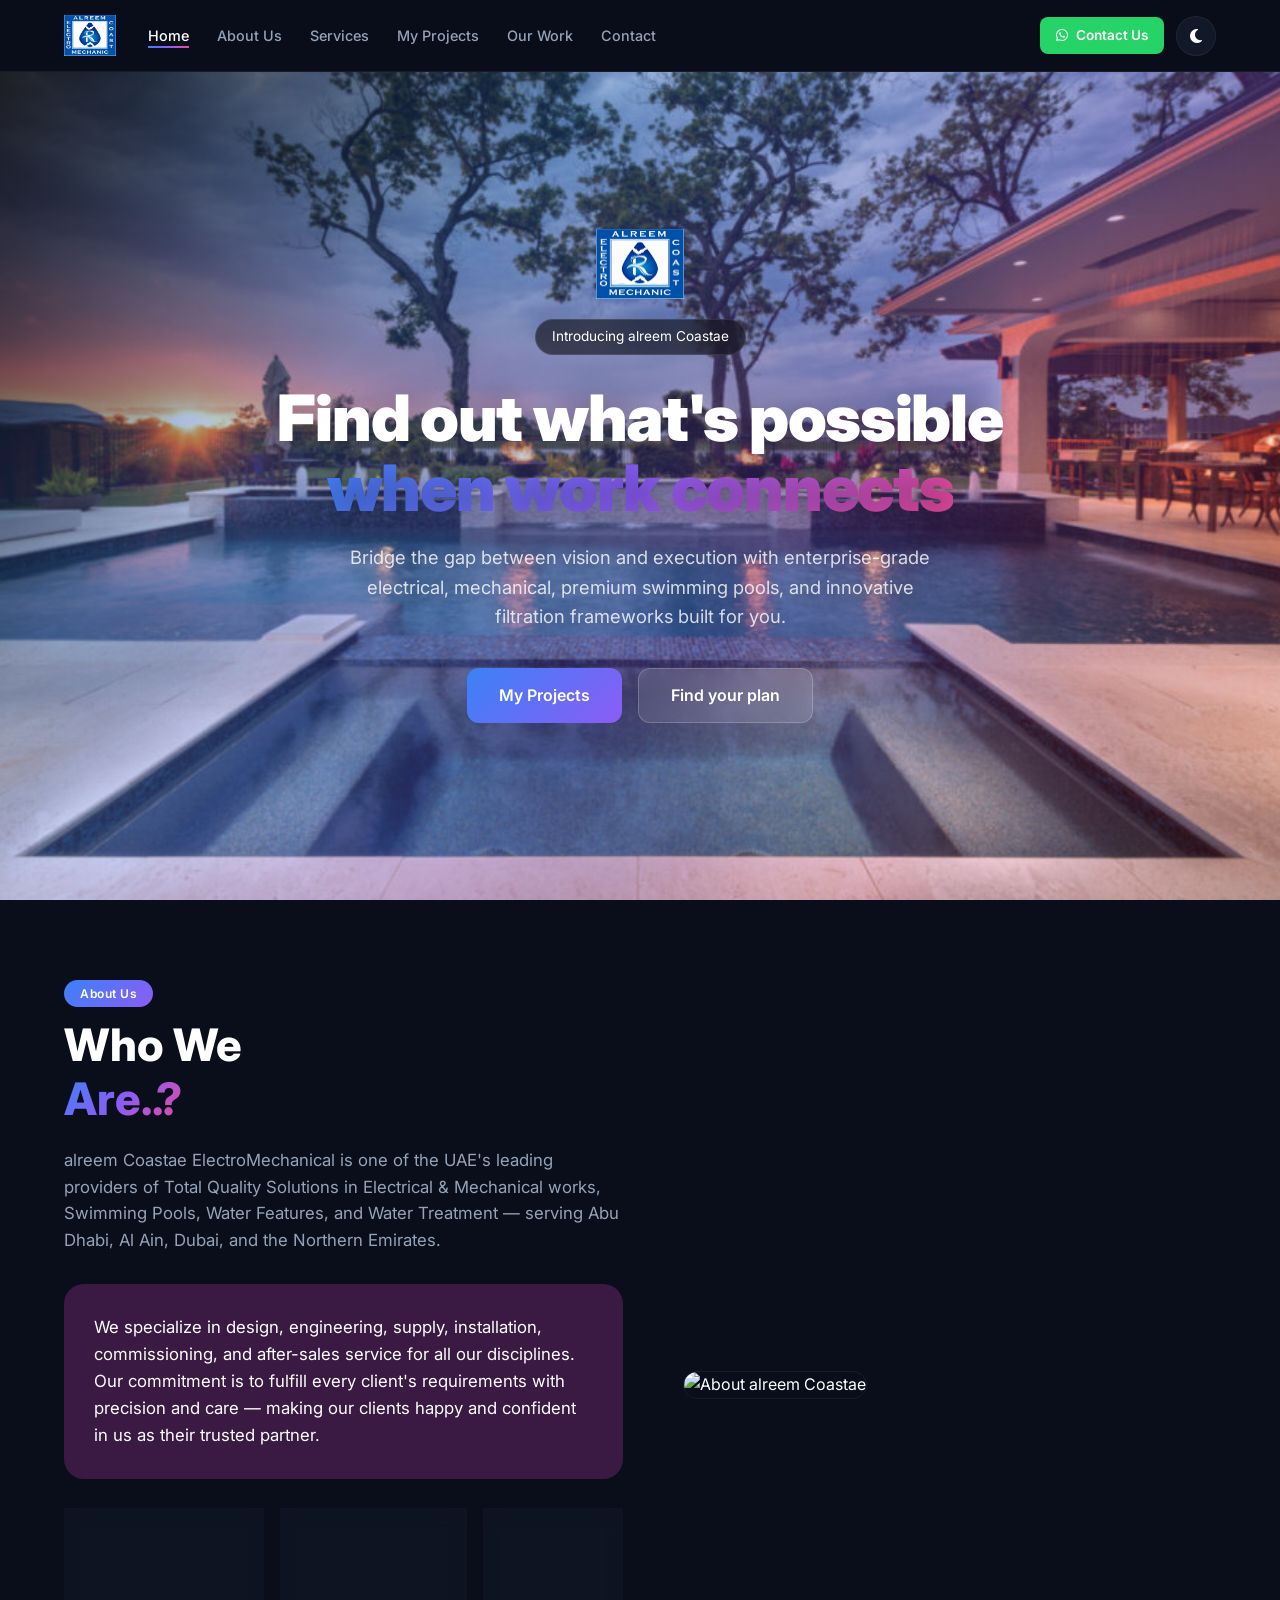
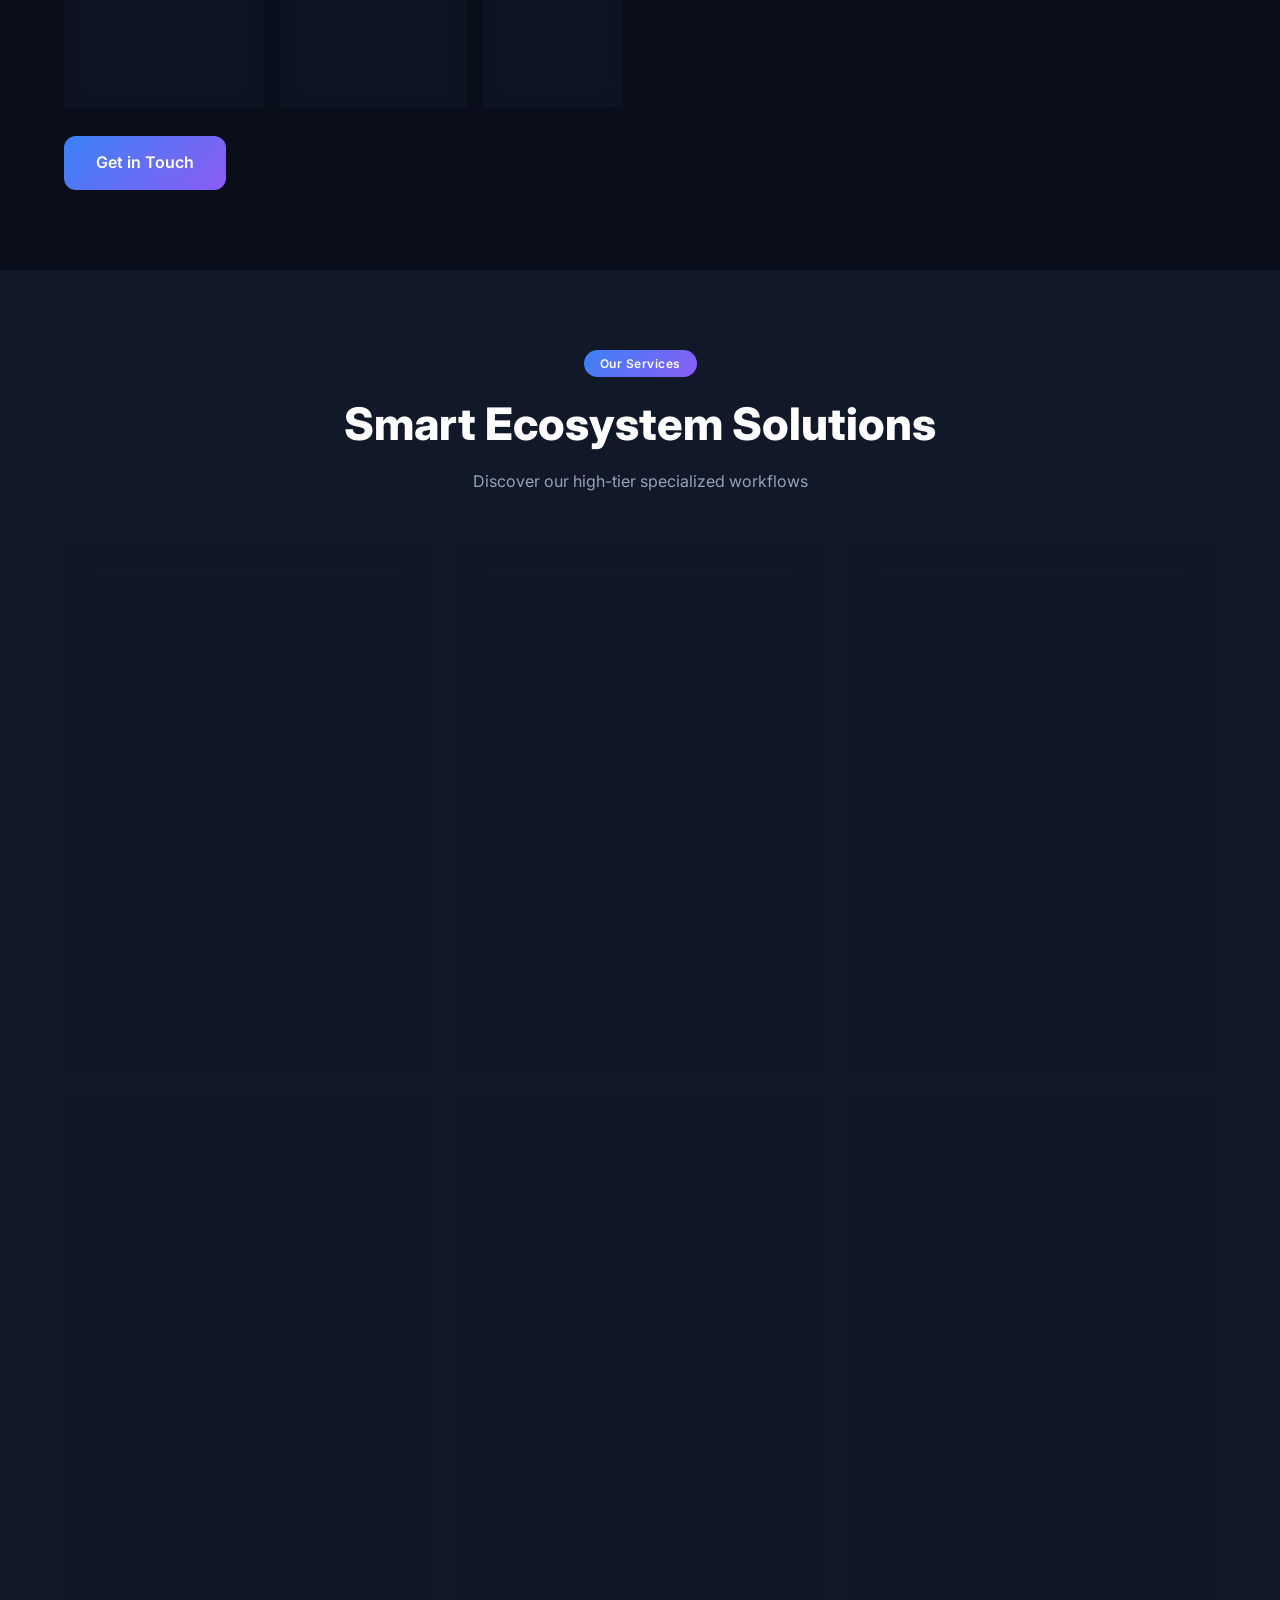
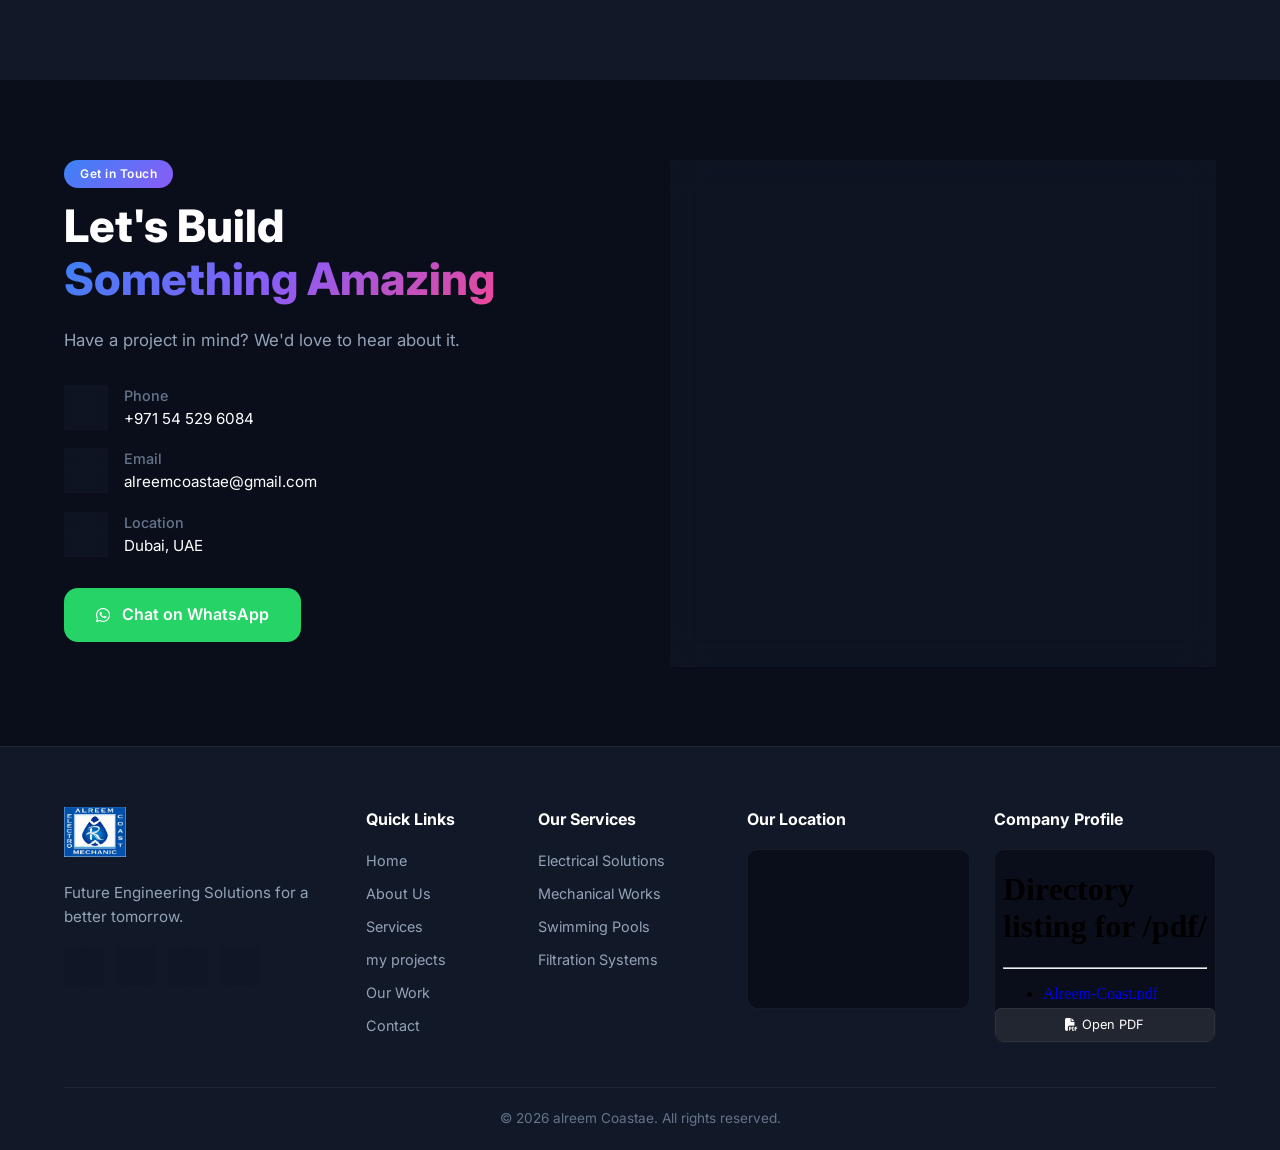
==== commit 308666b5: "Update index.html" ====
--- a/index.html
+++ b/index.html
@@ -8,7 +8,7 @@
     <title>alreem Coastae</title>
     <meta name="description" content="alreem Coastae is the UAE's premier specialist for premium swimming pool maintenance, professional pool cleaning, advanced water filtration frameworks, expert electromechanical (MEP) solutions, and luxury landscape design across Dubai, Abu Dhabi, and Al Ain.">
     <meta name="keywords" content="Alreem Coast, MEP contractor Abu Dhabi, Swimming Pool Design UAE, Water Treatment Dubai, Landscape Design UAE, swimming pool maintenance Dubai, swimming pool cleaning UAE, pool maintenance Abu Dhabi, swimming pool construction Dubai, pool chemical treatment, water features repair, pool filtration systems, electromechanical services UAE, swimming pool cleaning services">
-    
+    <title>Alreem Coastae</title>
     <!-- Canonical Link -->
     <link rel="canonical" href="https://alreemcoast628-dev.github.io/reem/" />
 
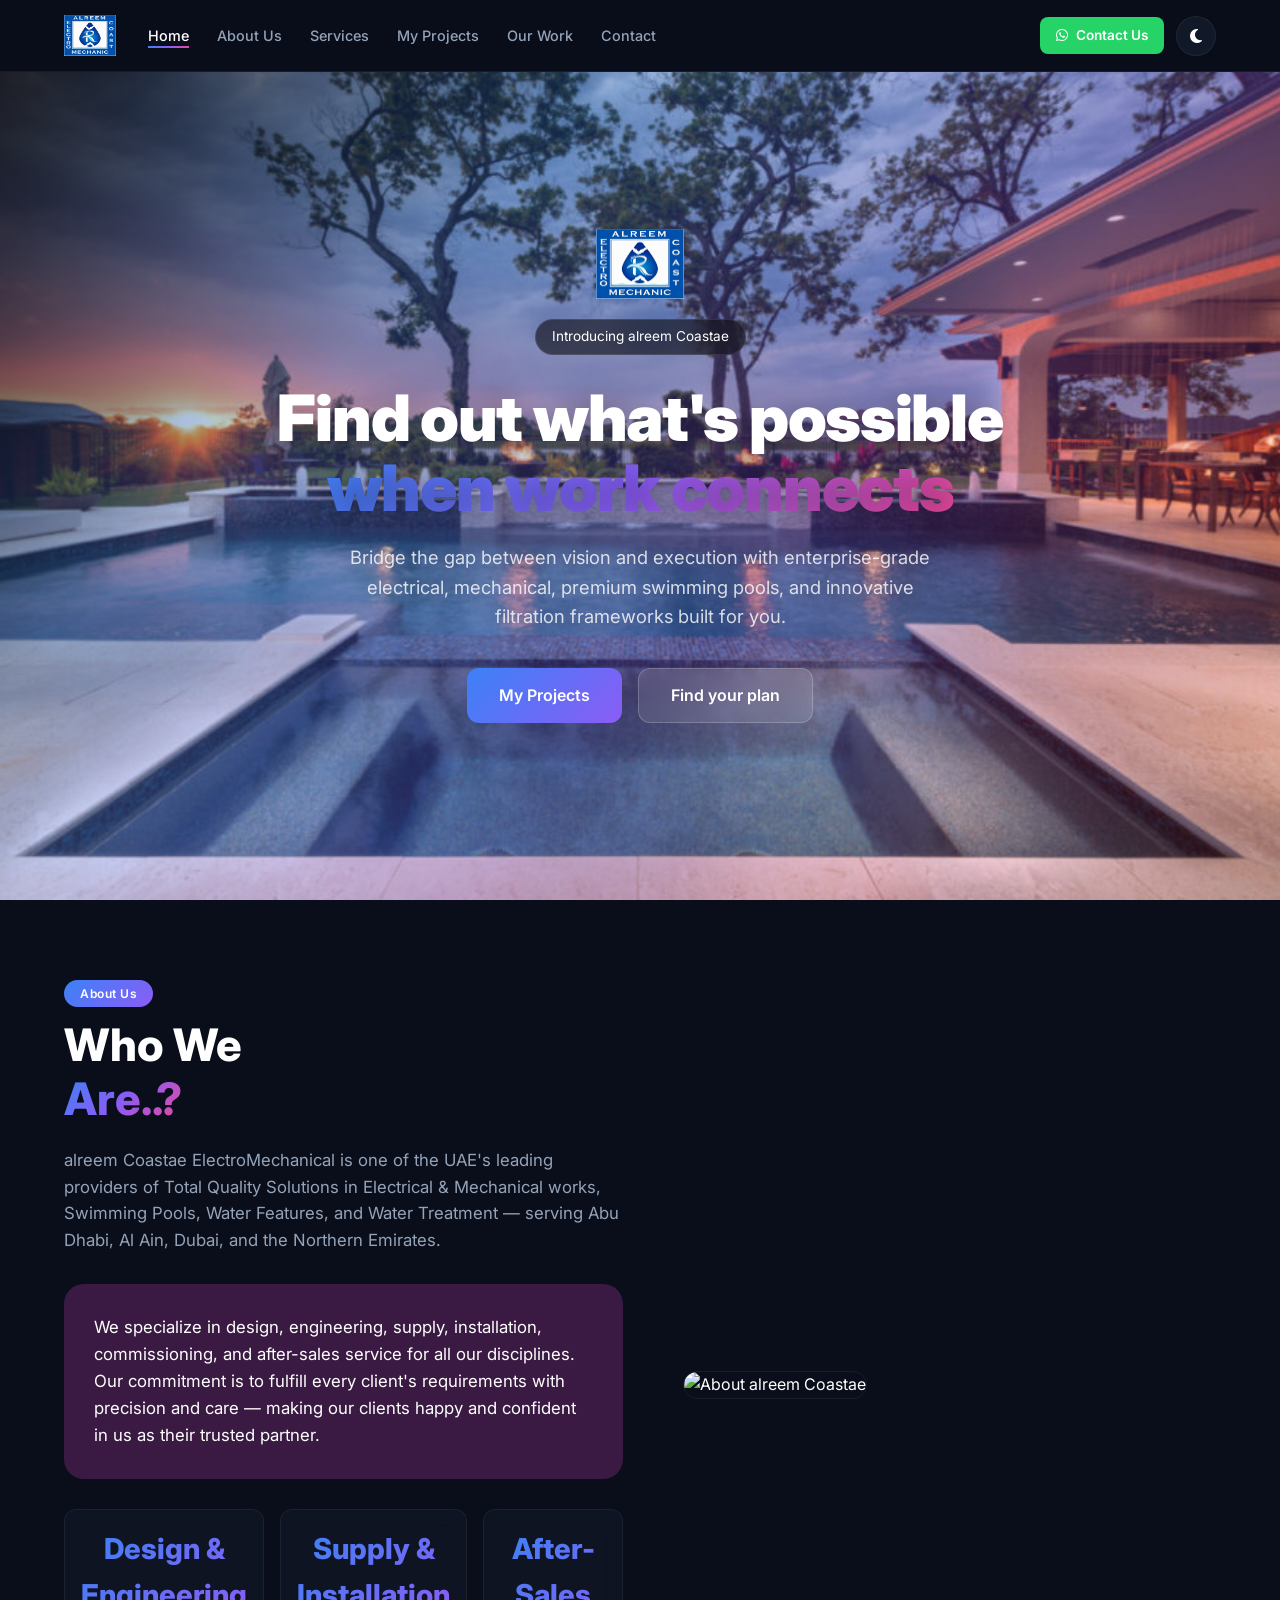
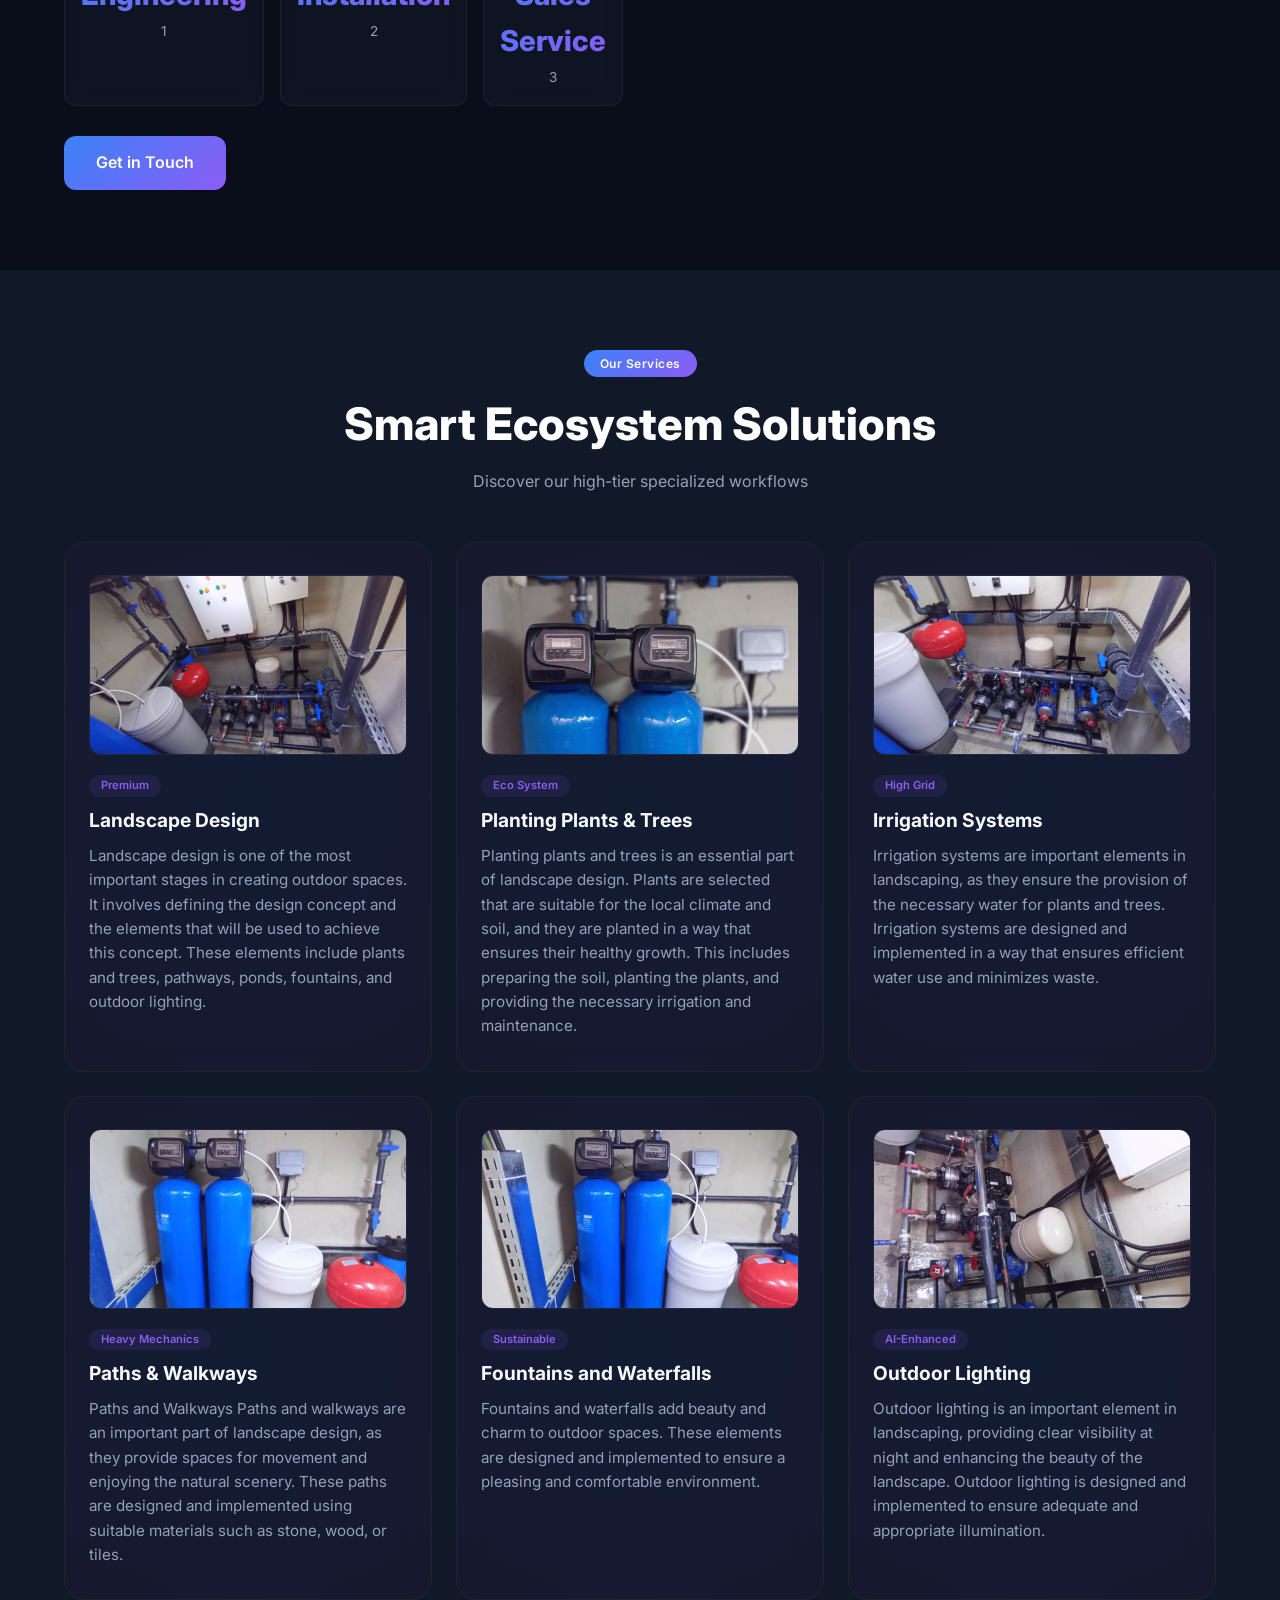
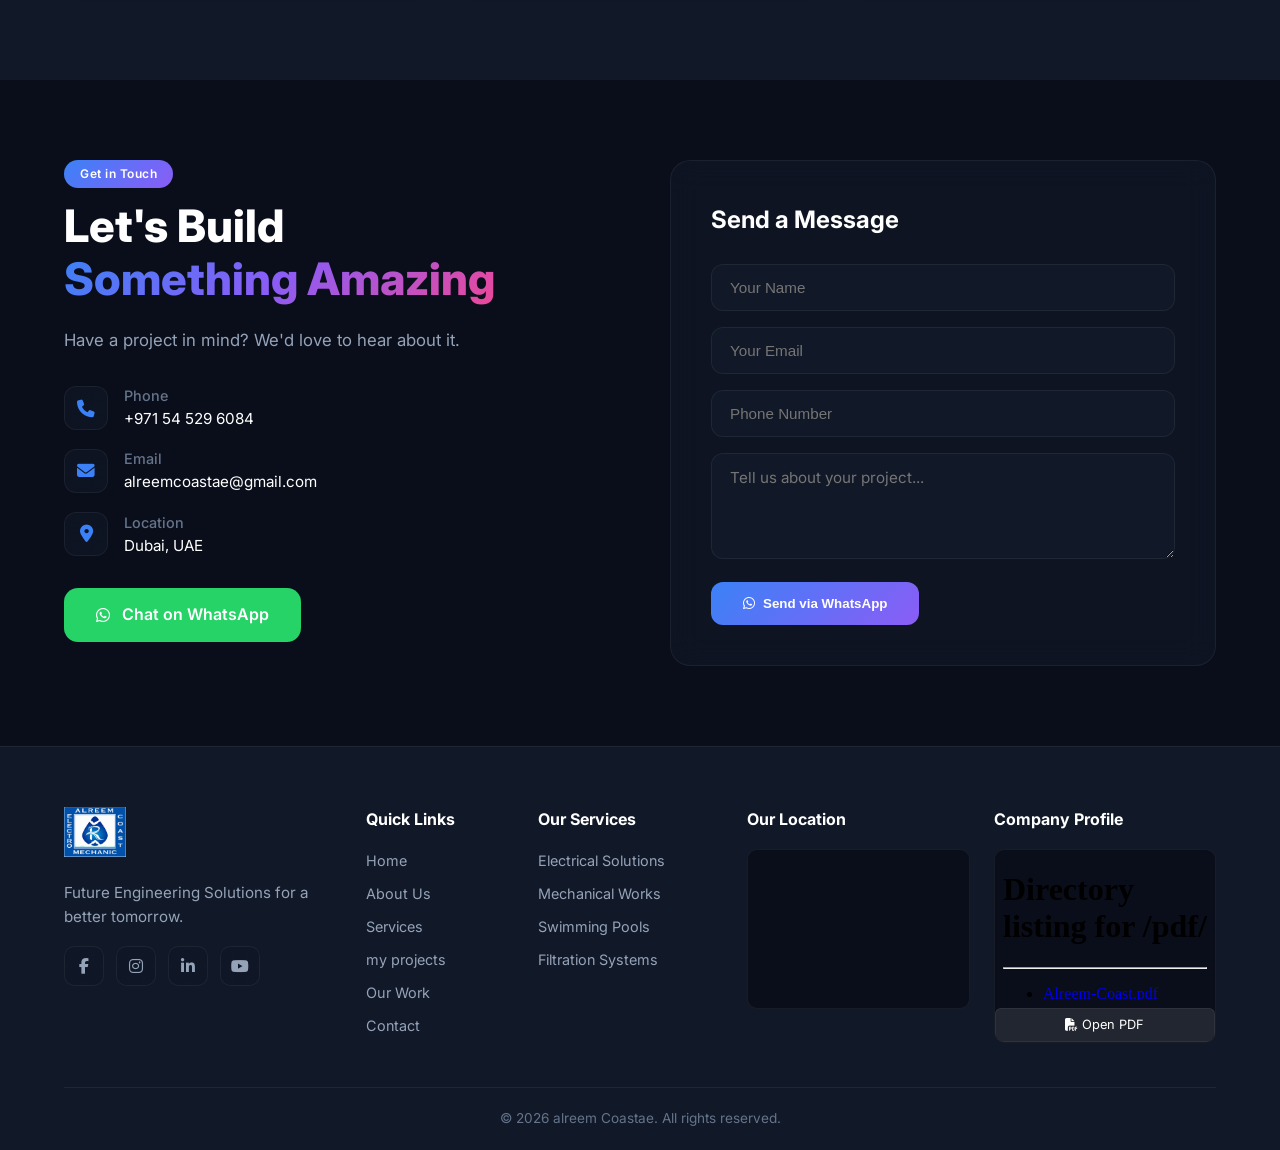
==== commit 49350dda: "Update index.html" ====
--- a/index.html
+++ b/index.html
@@ -288,7 +288,7 @@
                 <!-- Card 1 -->
                 <div class="service-card glass-card">
                     <div class="service-image-container">
-                        <img src="img-works/photo10.jpg" alt="Landscape Design" class="service-card-img">
+                        <img src="img-works/photo31.jpg" alt="Landscape Design" class="service-card-img">
                     </div>
                     <span class="card-badge">Premium</span>
                     <h3>Landscape Design</h3>
@@ -297,7 +297,7 @@
                 <!-- Card 2 -->
                 <div class="service-card glass-card">
                     <div class="service-image-container">
-                        <img src="img-works/photo12.jpg" alt="Planting Plants & Trees" class="service-card-img">
+                        <img src="img-works/photo32.jpg" alt="Planting Plants & Trees" class="service-card-img">
                     </div>
                     <span class="card-badge">Eco System</span>
                     <h3>Planting Plants & Trees</h3>
@@ -306,7 +306,7 @@
                 <!-- Card 3 -->
                 <div class="service-card glass-card">
                     <div class="service-image-container">
-                        <img src="img-works/photo15.jpg" alt="Irrigation Systems" class="service-card-img">
+                        <img src="img-works/photo33.jpg" alt="Irrigation Systems" class="service-card-img">
                     </div>
                     <span class="card-badge">High Grid</span>
                     <h3>Irrigation Systems</h3>
@@ -315,7 +315,7 @@
                 <!-- Card 4 -->
                 <div class="service-card glass-card">
                     <div class="service-image-container">
-                        <img src="img-works/photo17.jpg" alt="Paths & Walkways" class="service-card-img">
+                        <img src="img-works/photo34.jpg" alt="Paths & Walkways" class="service-card-img">
                     </div>
                     <span class="card-badge">Heavy Mechanics</span>
                     <h3>Paths & Walkways</h3>
@@ -324,7 +324,7 @@
                 <!-- Card 5 -->
                 <div class="service-card glass-card">
                     <div class="service-image-container">
-                        <img src="img-works/photo19.jpg" alt="Fountains and Waterfalls" class="service-card-img">
+                        <img src="img-works/photo35.jpg" alt="Fountains and Waterfalls" class="service-card-img">
                     </div>
                     <span class="card-badge">Sustainable</span>
                     <h3>Fountains and Waterfalls</h3>
@@ -333,7 +333,7 @@
                 <!-- Card 6 -->
                 <div class="service-card glass-card">
                     <div class="service-image-container">
-                        <img src="img-works/photo2.jpg" alt="Outdoor Lighting" class="service-card-img">
+                        <img src="img-works/photo36.jpg" alt="Outdoor Lighting" class="service-card-img">
                     </div>
                     <span class="card-badge">AI-Enhanced</span>
                     <h3>Outdoor Lighting</h3>
